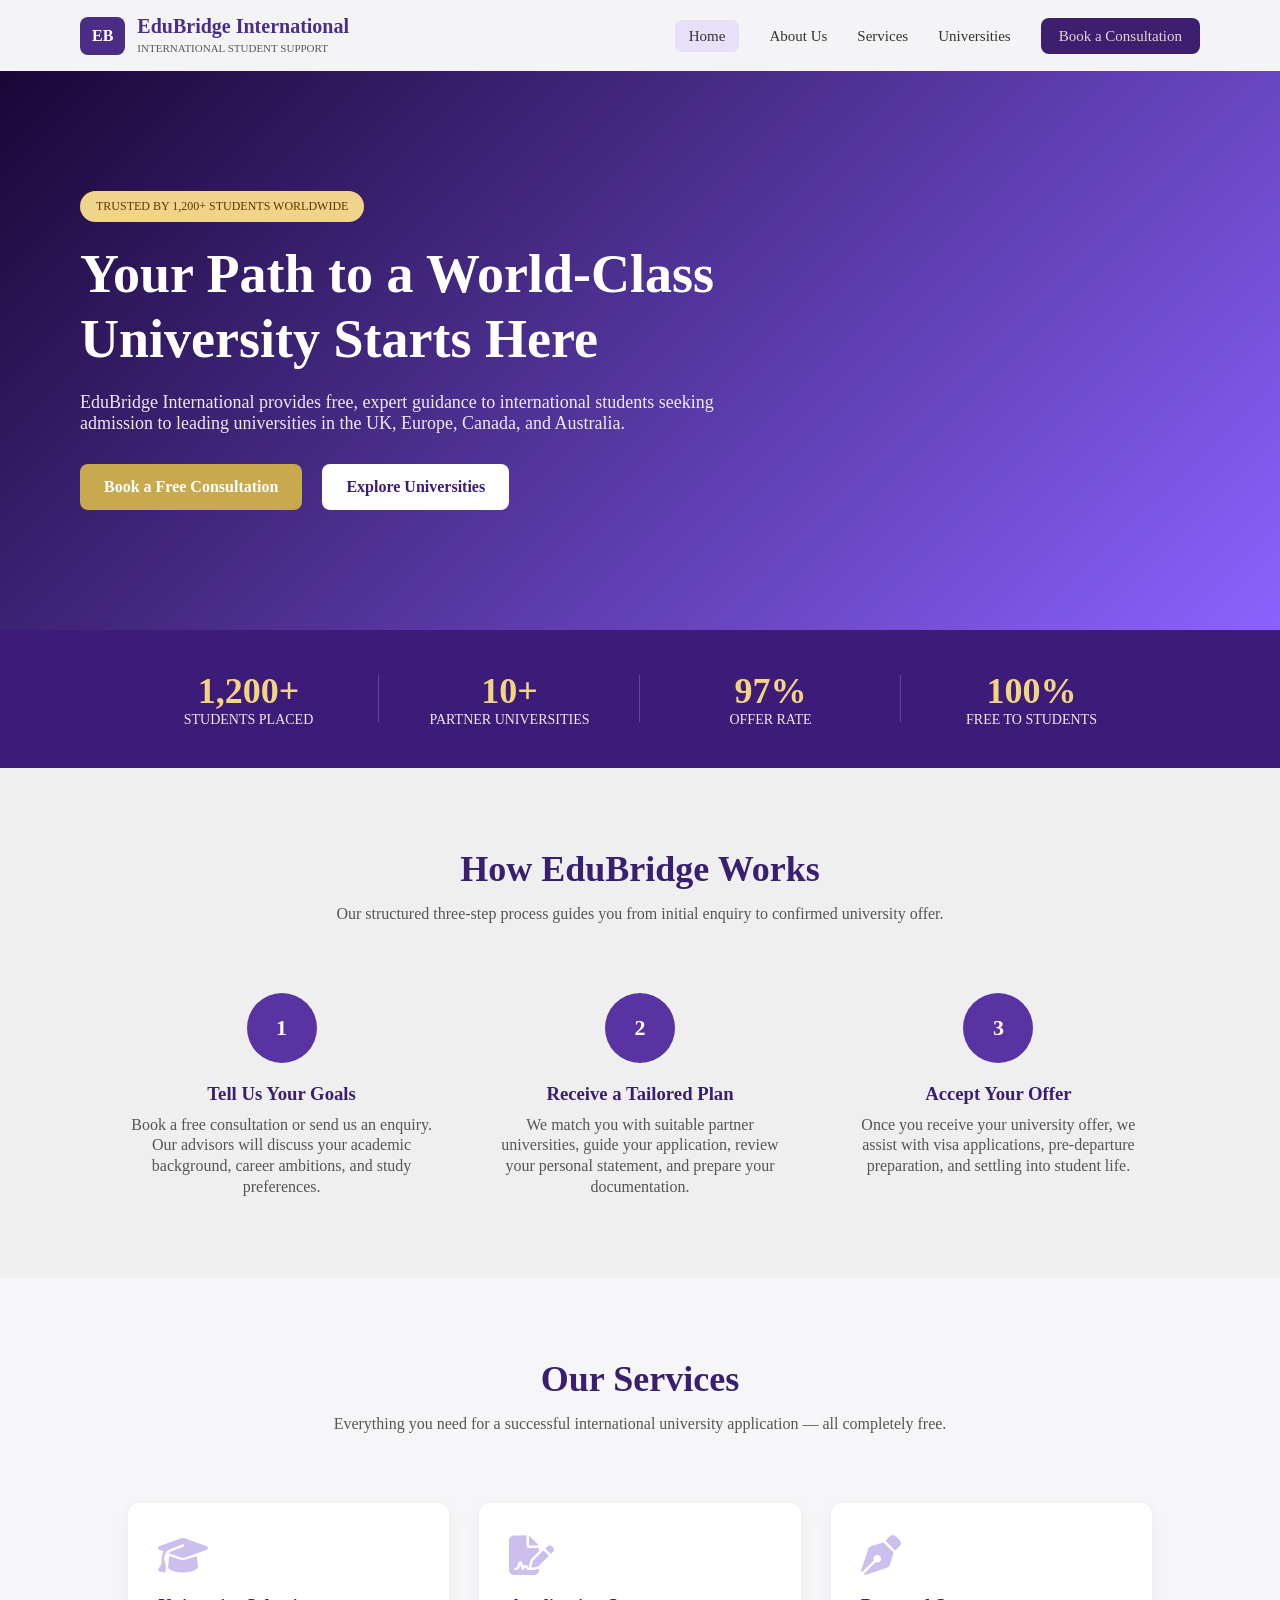
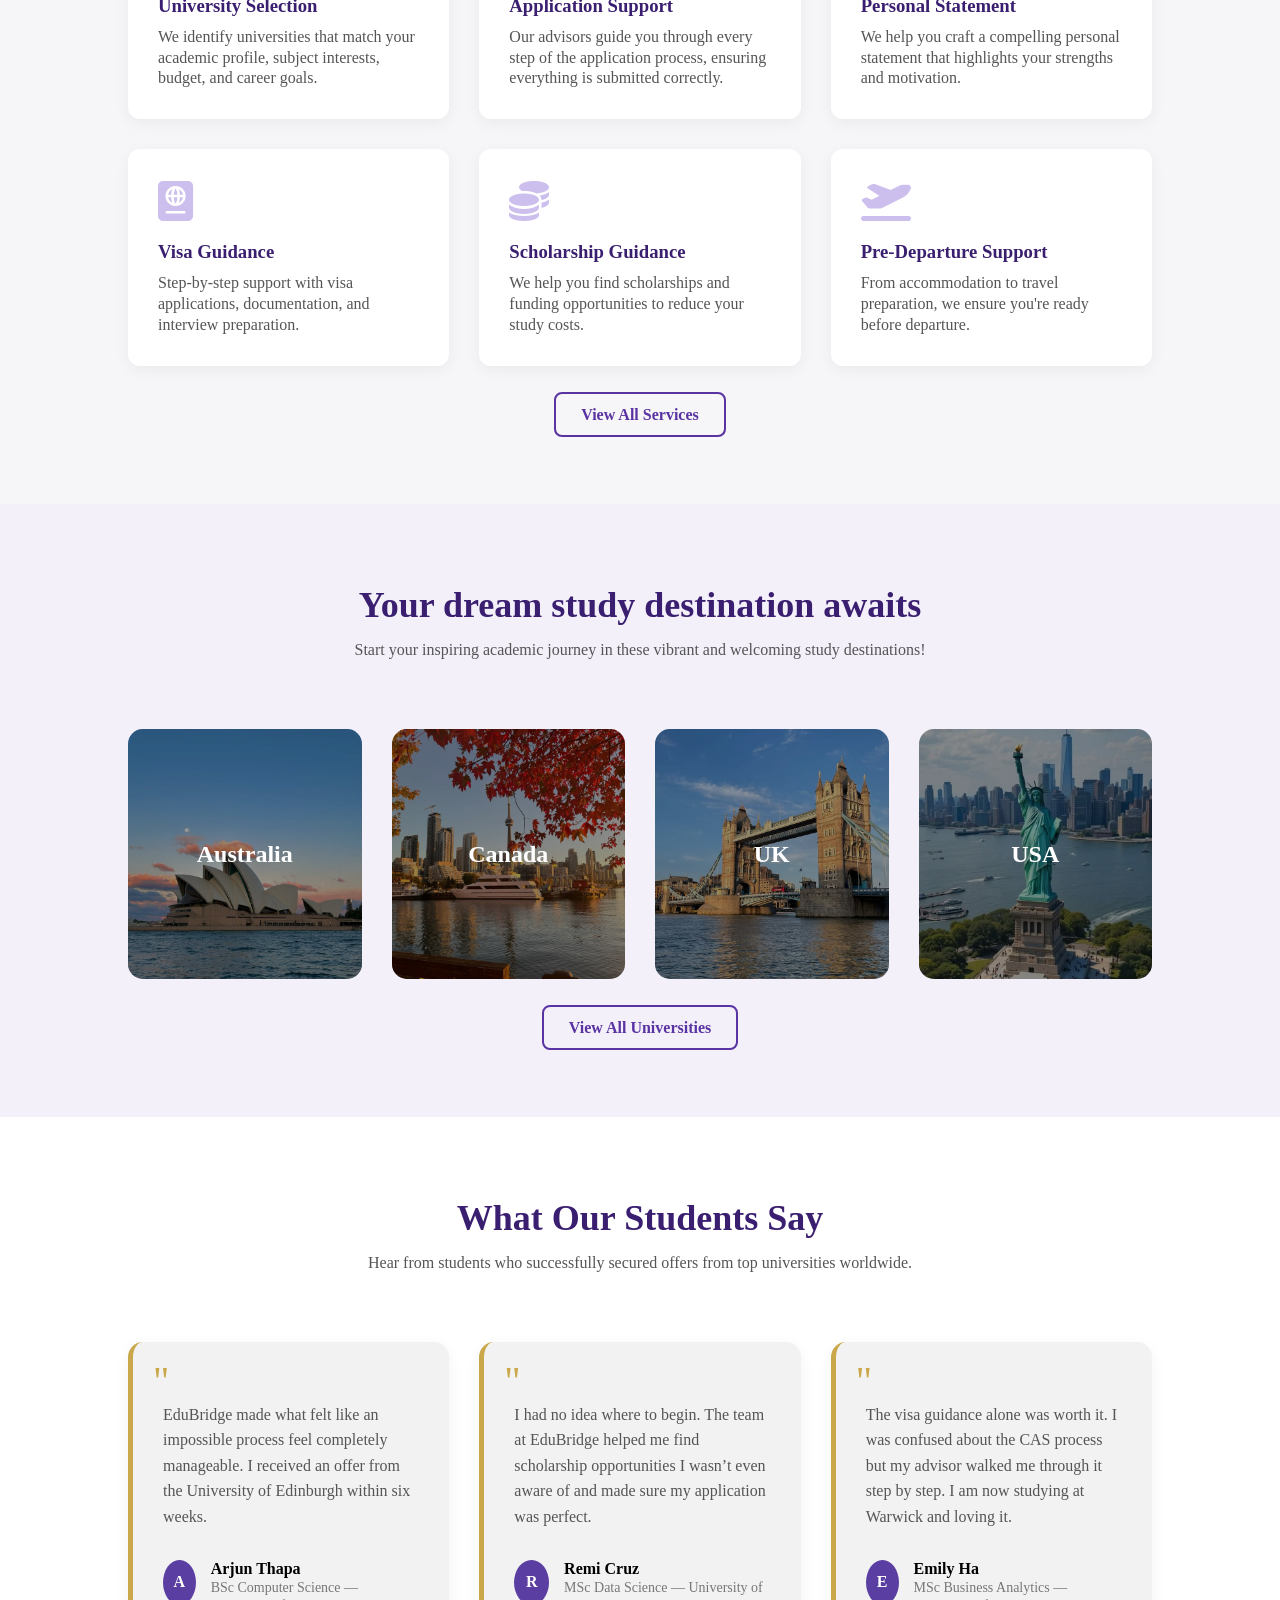
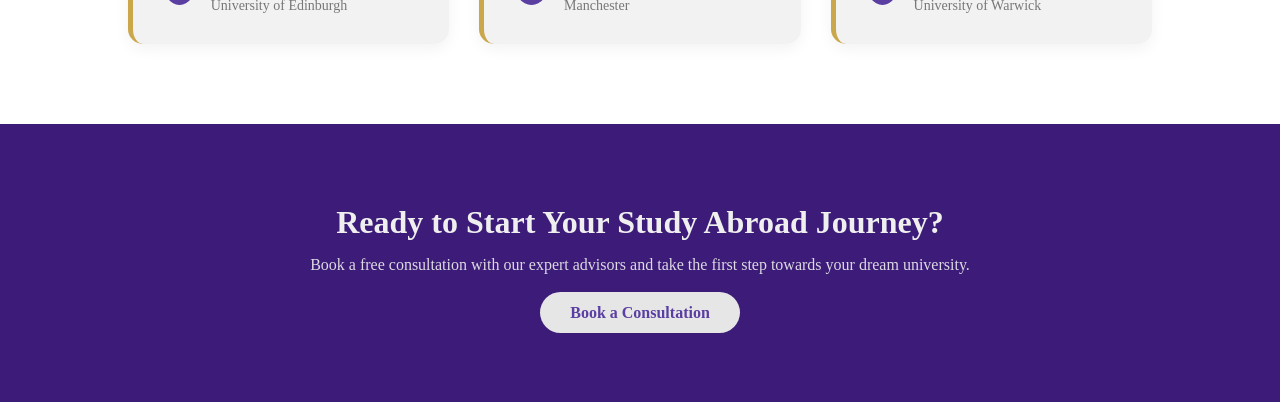
==== index.html @ db440fac "service page" ====
<!doctype html>
<html lang="en">
  <head>
    <meta charset="UTF-8" />
    <meta name="viewport" content="width=device-width, initial-scale=1.0" />

    <title>EduBridge International</title>

    <!-- CSS -->
    <link rel="stylesheet" href="css/style.css" />
    <!-- icons -->
    <link rel="stylesheet"  href="https://cdnjs.cloudflare.com/ajax/libs/font-awesome/6.5.0/css/all.min.css" />
  </head>

  <body>
    <!-- Navbar  -->
     <header class="header">
  <nav class="navbar">
    <div class="logo">
      <div class="logo-icon">EB</div>

      <div class="logo-text">
        <h2>EduBridge International</h2>
        <span>INTERNATIONAL STUDENT SUPPORT</span>
      </div>
    </div>

    <ul class="nav-links" id="navLinks">
      <li><a class="active" href="index.html">Home</a></li>
      <li><a href="/pages/about.html">About Us</a></li>
      <li><a href="/pages/service.html">Services</a></li>
      <li><a href="/pages/university.html">Universities</a></li>
      <li><a class="cta" href="/pages/contact.html">Book a Consultation</a></li>
    </ul>
  </nav>
</header>
   

    <!-- HERO SECTION -->
    <section class="hero">
      <div class="hero-content">
        <span class="badge"> TRUSTED BY 1,200+ STUDENTS WORLDWIDE </span>

        <h1>
          Your Path to a World-Class <br />
          University Starts Here
        </h1>

        <p>
          EduBridge International provides free, expert guidance to
          international students seeking admission to leading universities in
          the UK, Europe, Canada, and Australia.
        </p>

        <div class="hero-buttons">
          <a href="pages/contact.html" class="btn-primary"> Book a Free Consultation </a>

          <a href="#" class="btn-secondary"> Explore Universities </a>
        </div>
      </div>
    </section>

    <!-- stats -->
    <section class="stats">
      <div class="stats-container">
        <div class="stat-item">
          <h2>1,200+</h2>
          <p>Students Placed</p>
        </div>
        <div class="stat-item">
          <h2>10+</h2>
          <p>Partner Universities</p>
        </div>
        <div class="stat-item">
          <h2>97%</h2>
          <p>Offer Rate</p>
        </div>
        <div class="stat-item">
          <h2>100%</h2>
          <p>Free To Students</p>
        </div>
      </div>
    </section>

    <!-- how it works -->

    <section class="process">
      <div class="container">
        <h2 class="section-title">How EduBridge Works</h2>

        <p class="section-subtitle">
          Our structured three-step process guides you from initial enquiry to
          confirmed university offer.
        </p>

        <!-- Timeline -->
        <div class="process-steps">
          <!-- Step 1 -->
          <div class="step">
            <div class="step-circle">1</div>

            <h3>Tell Us Your Goals</h3>

            <p>
              Book a free consultation or send us an enquiry. Our advisors will
              discuss your academic background, career ambitions, and study
              preferences.
            </p>
          </div>

          <!-- Step 2 -->
          <div class="step">
            <div class="step-circle">2</div>

            <h3>Receive a Tailored Plan</h3>

            <p>
              We match you with suitable partner universities, guide your
              application, review your personal statement, and prepare your
              documentation.
            </p>
          </div>

          <!-- Step 3 -->
          <div class="step">
            <div class="step-circle">3</div>

            <h3>Accept Your Offer</h3>

            <p>
              Once you receive your university offer, we assist with visa
              applications, pre-departure preparation, and settling into student
              life.
            </p>
          </div>
        </div>
      </div>
    </section>

    <!-- Service Section -->

    <section class="services">
      <div class="container">
        <h2 class="section-title">Our Services</h2>

        <p class="section-subtitle">
          Everything you need for a successful international university
          application — all completely free.
        </p>
        <div class="services-grid">
          <!-- Card 1 -->
          <div class="service-card">
            <div class="icon"><i class="fas fa-graduation-cap"></i></div>
            <h3>University Selection</h3>
            <p>
              We identify universities that match your academic profile, subject
              interests, budget, and career goals.
            </p>
          </div>

          <!-- Card 2 -->
          <div class="service-card">
            <div class="icon"><i class="fas fa-file-signature"></i></div>
            <h3>Application Support</h3>
            <p>
              Our advisors guide you through every step of the application
              process, ensuring everything is submitted correctly.
            </p>
          </div>

          <!-- Card 3 -->
          <div class="service-card">
            <div class="icon"><i class="fas fa-pen-nib"></i></div>
            <h3>Personal Statement</h3>
            <p>
              We help you craft a compelling personal statement that highlights
              your strengths and motivation.
            </p>
          </div>

          <!-- Card 4 -->
          <div class="service-card">
            <div class="icon"><i class="fas fa-passport"></i></div>
            <h3>Visa Guidance</h3>
            <p>
              Step-by-step support with visa applications, documentation, and
              interview preparation.
            </p>
          </div>

          <!-- Card 5 -->
          <div class="service-card">
            <div class="icon"><i class="fas fa-coins"></i></div>
            <h3>Scholarship Guidance</h3>
            <p>
              We help you find scholarships and funding opportunities to reduce
              your study costs.
            </p>
          </div>

          <!-- Card 6 -->
          <div class="service-card">
            <div class="icon"><i class="fas fa-plane-departure"></i></div>
            <h3>Pre-Departure Support</h3>
            <p>
              From accommodation to travel preparation, we ensure you're ready
              before departure.
            </p>
          </div>
        </div>

        <!-- Button -->
        <div class="navi-btn">
          <a href="/pages/service.html">View All Services </a>
        </div>
      </div>
    </section>

    <!-- countries  -->

    <section class="countries">
      <div class="container">
        <h2 class="section-title">Your dream study destination awaits</h2>
        <p class="section-subtitle">
          Start your inspiring academic journey in these vibrant and welcoming
          study destinations!
        </p>

        <div class="country-container">
          <div class="country-card">
            <img src="images/australia.jpg" alt="Australia" />
            <div class="overlay">Australia</div>
          </div>
          <div class="country-card">
            <img src="images/canada.jpg" alt="Canada" />
            <div class="overlay">Canada</div>
          </div>

          <div class="country-card">
            <img src="images/uk.jpg" alt="UK" />
            <div class="overlay">UK</div>
          </div>

          <div class="country-card">
            <img src="images/usa.jpg" alt="USA" />
            <div class="overlay">USA</div>
          </div>
        </div>
        <!-- btn -->
        <div class="navi-btn">
          <a href="pages/university.html">View All Universities</a>
        </div>
      </div>
    </section>

    <!-- testimonials -->
    <section class="testimonials">
      <div class="container">
        <h2 class="section-title">What Our Students Say</h2>
        <p class="section-subtitle">
          Hear from students who successfully secured offers from top
          universities worldwide.
        </p>

        <div class="testimonial-container">
          <!-- Card 1 -->
          <div class="testimonial-card">
            <span class="quote">"</span>
            <p>
              EduBridge made what felt like an impossible process feel
              completely manageable. I received an offer from the University of
              Edinburgh within six weeks.
            </p>

            <div class="student">
              <div class="avatar">A</div>
              <div>
                <h4>Arjun Thapa</h4>
                <span>BSc Computer Science — University of Edinburgh</span>
              </div>
            </div>
          </div>

          <!-- Card 2 -->
          <div class="testimonial-card">
            <span class="quote">"</span>
            <p>
              I had no idea where to begin. The team at EduBridge helped me find
              scholarship opportunities I wasn’t even aware of and made sure my
              application was perfect.
            </p>

            <div class="student">
              <div class="avatar">R</div>
              <div>
                <h4>Remi Cruz</h4>
                <span>MSc Data Science — University of Manchester</span>
              </div>
            </div>
          </div>

          <!-- Card 3 -->
          <div class="testimonial-card">
            <span class="quote">"</span>
            <p>
              The visa guidance alone was worth it. I was confused about the CAS
              process but my advisor walked me through it step by step. I am now
              studying at Warwick and loving it.
            </p>

            <div class="student">
              <div class="avatar">E</div>
              <div>
                <h4>Emily Ha</h4>
                <span>MSc Business Analytics — University of Warwick</span>
              </div>
            </div>
          </div>
        </div>
      </div>
    </section>

    <!-- cta -->
    <section class="cta">
      <div class="container">
        <div class="cta-content">
          <h2>Ready to Start Your Study Abroad Journey?</h2>
          <p>
            Book a free consultation with our expert advisors and take the first
            step towards your dream university.
          </p>
          <a href="/pages/contact.html" class="cta-btn">Book a Consultation</a>
        </div>
      </div>
    </section>

    <!-- footer -->
    <div id="footer"></div>

   
  </body>
</html>
---- css/style.css ----
/* GLOBAL */

* {
  margin: 0;
  padding: 0;
  box-sizing: border-box;
}

/* =============================================== HEADER =============================================== */

.header {
  background: #f4f4f6;
  padding: 15px 80px;
}

.navbar {
  display: flex;
  align-items: center;
  justify-content: space-between;
}

/* LOGO */

.logo {
  display: flex;
  align-items: center;
  gap: 12px;
}

.logo-icon {
  background: #4b2d87;
  color: white;
  font-weight: bold;
  padding: 10px 12px;
  border-radius: 8px;
}

.logo-text h2 {
  font-size: 20px;
  color: #4b2d87;
}

.logo-text span {
  font-size: 11px;
  color: #575656;
}

/* NAV LINKS */

.nav-links {
  display: flex;
  gap: 30px;
  list-style: none;
}

.nav-links a {
  text-decoration: none;
  color: #333;
  font-size: 15px;
}
.nav-links a:hover {
  background: #e7e0f8;
  padding: 8px 14px;
  border-radius: 6px;
}
.nav-links a.active {
  background: #e7e0f8;
  padding: 8px 14px;
  border-radius: 6px;
}

/* CTA */

.nav-links a.cta {
  background: #3e1f6f;
  color: rgb(223, 214, 214);
  padding: 10px 18px;
  border-radius: 8px;
}
.nav-links a.cta:hover {
 background: #e7e0f8;
  padding: 8px 14px;
  border-radius: 6px;
  color: #1a0636;
}
/* ============================================= LANDING PAGE ===================================================== */
/* HERO */

.hero {
  background: linear-gradient(135deg, #1a0636, #8a63ff);
  color: white;
  padding: 120px 80px;
}

.hero-content {
  max-width: 700px;
}

.badge {
  background: #f1d48b;
  color: #5a3a00;
  padding: 8px 16px;
  border-radius: 20px;
  font-size: 12px;
  display: inline-block;
  margin-bottom: 20px;
}

.hero h1 {
  font-size: 54px;
  line-height: 1.2;
  margin-bottom: 20px;
}

.hero p {
  font-size: 18px;
  margin-bottom: 30px;
  opacity: 0.9;
}

.hero-buttons {
  display: flex;
  gap: 20px;
}

.btn-primary {
  background: #c8a94d;
  padding: 14px 24px;
  border-radius: 8px;
  color: white;
  text-decoration: none;
  font-weight: bold;
}

.btn-primary:hover {
  background: white;
  color: #c8a94d;
  border: 2px solid #c8a94d;
}

.btn-secondary {
  background: white;
  padding: 14px 24px;
  border-radius: 8px;
  color: #3c1c78;
  text-decoration: none;
  font-weight: bold;
}
.btn-secondary:hover {
  background: #5a33a2;
  color: white;
  border: 2px solid #e5e3e8;
}

/* STATS */
.stats {
  background-color: #3c1c78;
  padding: 40px 10%;
}
.stats-container {
  display: flex;
  justify-content: space-between;
  align-items: center;
  text-align: center;
  gap: 20px;
}

.stat-item {
  flex: 1;
  position: relative;
}

.stat-item h2 {
  font-size: 36px;
  color: #f3d481;
}

/* Text */
.stat-item p {
  font-size: 14px;
  text-transform: uppercase;
  color: rgb(239, 233, 233);
}
.stat-item:not(:last-child)::after {
  content: "";
  position: absolute;
  right: -10px;
  top: 10%;
  height: 80%;
  width: 1px;
  background: rgba(255, 255, 255, 0.2);
}
/* how it works */

.process {
  background: #efefef;
  text-align: center;
}

/* Section Title */
section {
  padding: 80px 10%;
}

.section-title {
  font-size: 36px;
  color: #3a1f70;
  margin-bottom: 15px;
  text-align: center;
}

/* Subtitle */

.section-subtitle {
  max-width: 700px;
  margin: auto;
  color: #555;
  margin-bottom: 70px;
  text-align: center;
}

/* Steps Container */

.process-steps {
  display: flex;
  justify-content: space-between;
  position: relative;
}

/* Each Step */

.step {
  width: 30%;
  position: relative;
  z-index: 6;
}

/* Circle Numbers */

.step-circle {
  width: 70px;
  height: 70px;
  background: #5a33a2;
  color: white;
  border-radius: 50%;
  display: flex;
  align-items: center;
  justify-content: center;
  font-size: 22px;
  font-weight: bold;
  margin: 0 auto 20px auto;
}

/* Step Titles */

.step h3 {
  color: #3a1f70;
  margin-bottom: 10px;
}

/* Step Text */

.step p {
  color: #555;
  line-height: 1.3;
}

/* Service Section  */
.services {
  background: #f6f6f8;
}

/* Grid Layout */
.services-grid {
  display: grid;
  grid-template-columns: repeat(3, 1fr);
  gap: 30px;
}
.services-grid1 {
  display: grid;
  grid-template-columns: repeat(2, 1fr);
  gap: 30px;
}

/* Card */
.service-card {
  background: #ffffff;
  padding: 30px;
  border-radius: 12px;
  text-align: left;
  box-shadow: 0 4px 15px rgba(0, 0, 0, 0.05);
}
/* Icon */

.icon {
  font-size: 40px;
  color: #cdbfed;
  margin-bottom: 15px;
}

/* Title */
.service-card h3 {
  color: #3a1f70;
  margin-bottom: 10px;
}

/* Text */
.service-card p {
  color: #555;
  line-height: 1.3;
}

/* Button */
.navi-btn {
  margin-top: 40px;
  text-align: center;
}

.navi-btn a {
  text-decoration: none;
  border: 2px solid #5a33a2;
  padding: 12px 25px;
  border-radius: 8px;
  color: #5a33a2;
  font-weight: 600;
}

.navi-btn a:hover {
  background: #5a33a2;
  color: white;
}

/* countries */
.countries {
  background: #f3f0fa;
}

/* container */
.country-container {
  display: grid;
  grid-template-columns: repeat(4, 1fr);
  gap: 30px;
}

/* card */
.country-card {
  position: relative;
  border-radius: 15px;
  overflow: hidden;
}

/* image */
.country-card img {
  width: 100%;
  height: 250px;
  object-fit: cover;
  display: block;
}
/* overlay layer */
.country-card::after {
  content: "";
  position: absolute;
  top: 0;
  left: 0;
  width: 100%;
  height: 100%;
  background: rgba(0, 0, 0, 0.4);
}

/* TEXT ABOVE overlay */
.overlay {
  position: absolute;
  top: 50%;
  left: 50%;
  transform: translate(-50%, -50%);
  color: #ffffff;
  font-size: 24px;
  font-weight: bold;
  z-index: 2;
}

/* testimonials */

/* container */
.testimonial-container {
  display: grid;
  grid-template-columns: repeat(auto-fit, minmax(280px, 1fr));
  gap: 30px;
  margin-top: 50px;
}

/* card */
.testimonial-card {
  background: #f3f2f2;
  padding: 30px;
  border-radius: 15px;
  text-align: left;
  position: relative;
  border-left: 5px solid #caa74a;
  box-shadow: 0 5px 15px rgba(0, 0, 0, 0.05);
}

/* quote */
.quote {
  font-size: 40px;
  color: #caa74a;
  position: absolute;
  top: 15px;
  left: 20px;
}

/* text */
.testimonial-card p {
  margin: 30px 0;
  color: #555;
  line-height: 1.6;
}

/* student section */
.student {
  display: flex;
  gap: 15px;
}

/* avatar */
.avatar {
  width: 45px;
  height: 45px;
  background: #5a3ea1;
  color: #fff;
  display: flex;
  align-items: center;
  justify-content: center;
  border-radius: 50%;
  font-weight: bold;
}

/* course */
.student span {
  font-size: 14px;
  color: #777;
}

/* CTA */
.cta {
  padding: 80px 10%;
  text-align: center;
  background-color: #3c1c78;
  color: #efefef;
}

/* content */
.cta-content h2 {
  font-size: 32px;
  margin-bottom: 15px;
}

.cta-content p {
  font-size: 16px;
  margin-bottom: 30px;
  opacity: 0.9;
}

/* button */
.cta-btn {
  padding: 12px 30px;
  background: #e6e6e6;
  color: #5a3ea1;
  text-decoration: none;
  border-radius: 30px;
  font-weight: 800;
}

/* hover */
.cta-btn:hover {
  background: #6c46b6;
  color: #f0eff1;
  border: 2px solid white;
}
/* ============================================= CONATACT PAGE  ========================================== */
/* =========== CONTACT HERO =================== */

.contact-hero {
  background: linear-gradient(135deg, #1a0636, #8a63ff);
  padding: 100px 10%;
  text-align: center;
  color: white;
  position: relative;
  overflow: hidden;
}

/* subtle pattern effect */
.contact-hero::before {
  content: "+ + + + + + + + + +";
  position: absolute;
  top: 0;
  left: 0;
  width: 200%;
  height: 200%;
  color: rgba(255, 255, 255, 0.05);
  font-size: 20px;
  line-height: 40px;
  transform: rotate(20deg);
}

/* content above pattern */
.contact-hero-content {
  position: relative;
  z-index: 2;
  max-width: 800px;
  margin: auto;
}

/* breadcrumb */
.breadcrumb {
  font-size: 14px;
  margin-bottom: 20px;
  opacity: 0.9;
}

.breadcrumb span {
  font-weight: bold;
}

/* heading */
.contact-hero h1 {
  font-size: 64px;
  margin-bottom: 20px;
}

/* subtext */
.contact-subtext {
  font-size: 18px;
  line-height: 1.6;
  opacity: 0.9;
}

/* ========================== CONTACT SECTION ========================== */

.contact-section {
  background: #f4f4f6;
  padding: 80px 10%;
}

.contact-container {
  display: grid;
  grid-template-columns: 1fr 1fr;
  gap: 30px;
}

/* RIGHT COLUMN STACK */
.right-column {
  display: flex;
  flex-direction: column;
  gap: 25px;
}
.breadcrumb a {
  color: white;
  text-decoration: none;
  opacity: 0.9;
}

.breadcrumb a:hover {
  text-decoration: underline;
}

/* CARD */
.contact-card {
  background: white;
  padding: 25px;
  border-radius: 12px;
  box-shadow: 0 4px 12px rgba(0, 0, 0, 0.05);
}

.contact-card h3 {
  color: #3a1f70;
  margin-bottom: 5px;
}

.card-sub {
  font-size: 13px;
  color: #777;
  margin-bottom: 20px;
}

/* FORM */
.contact-card form {
  display: flex;
  flex-direction: column;
}

.contact-card label {
  font-size: 13px;
  margin: 10px 0 5px;
  color: #444;
}

.contact-card input,
.contact-card select,
.contact-card textarea {
  padding: 10px;
  border-radius: 6px;
  border: 1px solid #ddd;
  font-size: 14px;
}

.contact-card textarea {
  min-height: 80px;
  resize: vertical;
}

/* BUTTON */
.form-btn {
  margin-top: 15px;
  padding: 12px;
  border: none;
  background: #4b2d87;
  color: white;
  border-radius: 6px;
  font-weight: bold;
  cursor: pointer;
}

.form-btn.outline {
  background: transparent;
  color: #4b2d87;
  border: 2px solid #4b2d87;
}

/* CONTACT INFO BOX */
.contact-info {
  background: #e9e5f5;
  padding: 25px;
  border-radius: 12px;
}

.contact-info h4 {
  margin-bottom: 15px;
  color: #3a1f70;
}

.contact-info p {
  font-size: 14px;
  margin-bottom: 12px;
}

/* SOCIAL ICONS */
.socials {
  margin-top: 15px;
  display: flex;
  gap: 10px;
}

.socials span {
  width: 35px;
  height: 35px;
  background: #d6cffa;
  display: flex;
  align-items: center;
  justify-content: center;
  border-radius: 50%;
  font-size: 12px;
}
/* ===================== WHAT WE OFFER ===================== */

.offer {
  background: #ffffff;
  text-align: center;
}

.offer-container {
  display: grid;
  grid-template-columns: 1fr 1fr;
  gap: 50px;
  align-items: center;
  margin-top: 50px;
}

/* LEFT BOX */
.offer-image {
  background: #dcd6ea;
  height: 300px;
  border-radius: 20px;
  display: flex;
  align-items: center;
  justify-content: center;
  font-size: 50px;
}
.offer-image i {
  font-size: 60px;
  color: #5a33a2;
}

/* RIGHT CONTENT */
.offer-content {
  text-align: left;
}

/* TAG */
.service-tag {
  display: inline-block;
  background: #e7e0f8;
  color: #5a33a2;
  padding: 6px 14px;
  border-radius: 20px;
  font-size: 12px;
  margin-bottom: 15px;
}

/* TITLE */
.offer-content h3 {
  font-size: 40px;
  color: #3a1f70;
  margin-bottom: 15px;
  position: relative;
}

/* underline effect */
.offer-content h3::after {
  content: "";
  display: block;
  width: 60px;
  height: 3px;
  background: #caa74a;
  margin-top: 10px;
}

/* TEXT */
.offer-content p {
  color: #555;
  line-height: 1.7;
  margin-bottom: 15px;
}

/* LIST */
.offer-list {
  list-style: none;
  margin-top: 15px;
}

.offer-list li {
  margin-bottom: 12px;
  color: #333;
  display: flex;
  align-items: center;
  gap: 10px;
}

/* icon styling */
.offer-list i {
  color: #085026; /* green */
  font-size: 14px;
}
/* NORMAL layout */
.offer-container {
  display: grid;
  grid-template-columns: 1fr 1fr;
  gap: 50px;
  align-items: center;
}

/* REVERSE layout (swap columns properly) */
.offer-container.reverse .offer-image {
  order: 2;
}

.offer-container.reverse .offer-content {
  order: 1;
}
/* ================================================= FOOTER =================================================== */

.footer {
  background: linear-gradient(135deg, #3c1c78, #6c46b6);

  color: white;

  padding: 70px 80px 30px 80px;
}

.footer-container {
  display: grid;

  grid-template-columns: repeat(4, 1fr);

  gap: 40px;
}

/* Footer Titles */

.footer-col h3,
.footer-col h4 {
  margin-bottom: 15px;
}

/* Footer Text */

.footer-col p {
  font-size: 14px;

  line-height: 1.6;

  opacity: 0.9;
}

/* Footer Links */

.footer-col ul {
  list-style: none;
}

.footer-col ul li {
  margin-bottom: 8px;
}

.footer-col ul li a {
  color: white;

  text-decoration: none;

  font-size: 14px;

  opacity: 0.9;
}

.footer-col ul li a:hover {
  text-decoration: underline;
}

/* Bottom */

.footer-bottom {
  margin-top: 40px;

  border-top: 1px solid rgba(255, 255, 255, 0.2);

  padding-top: 20px;

  text-align: center;

  font-size: 13px;

  opacity: 0.8;
}
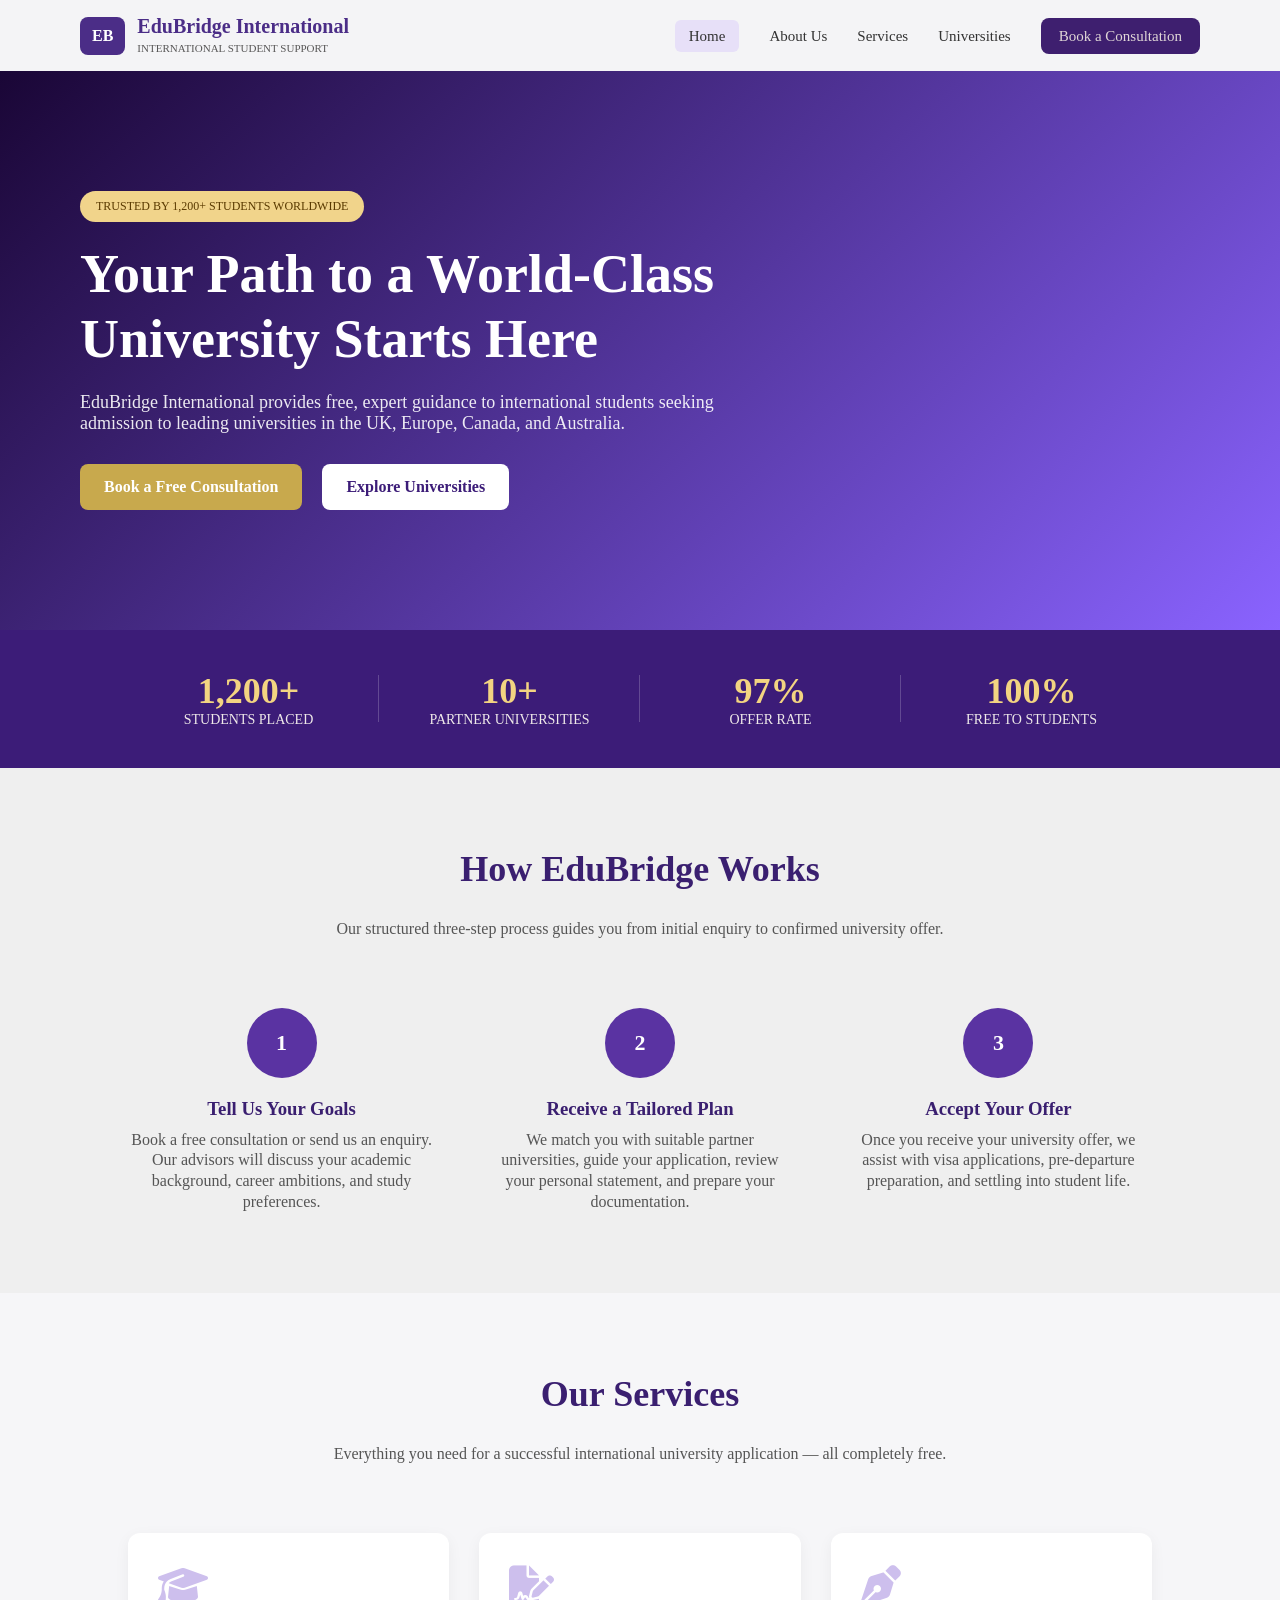
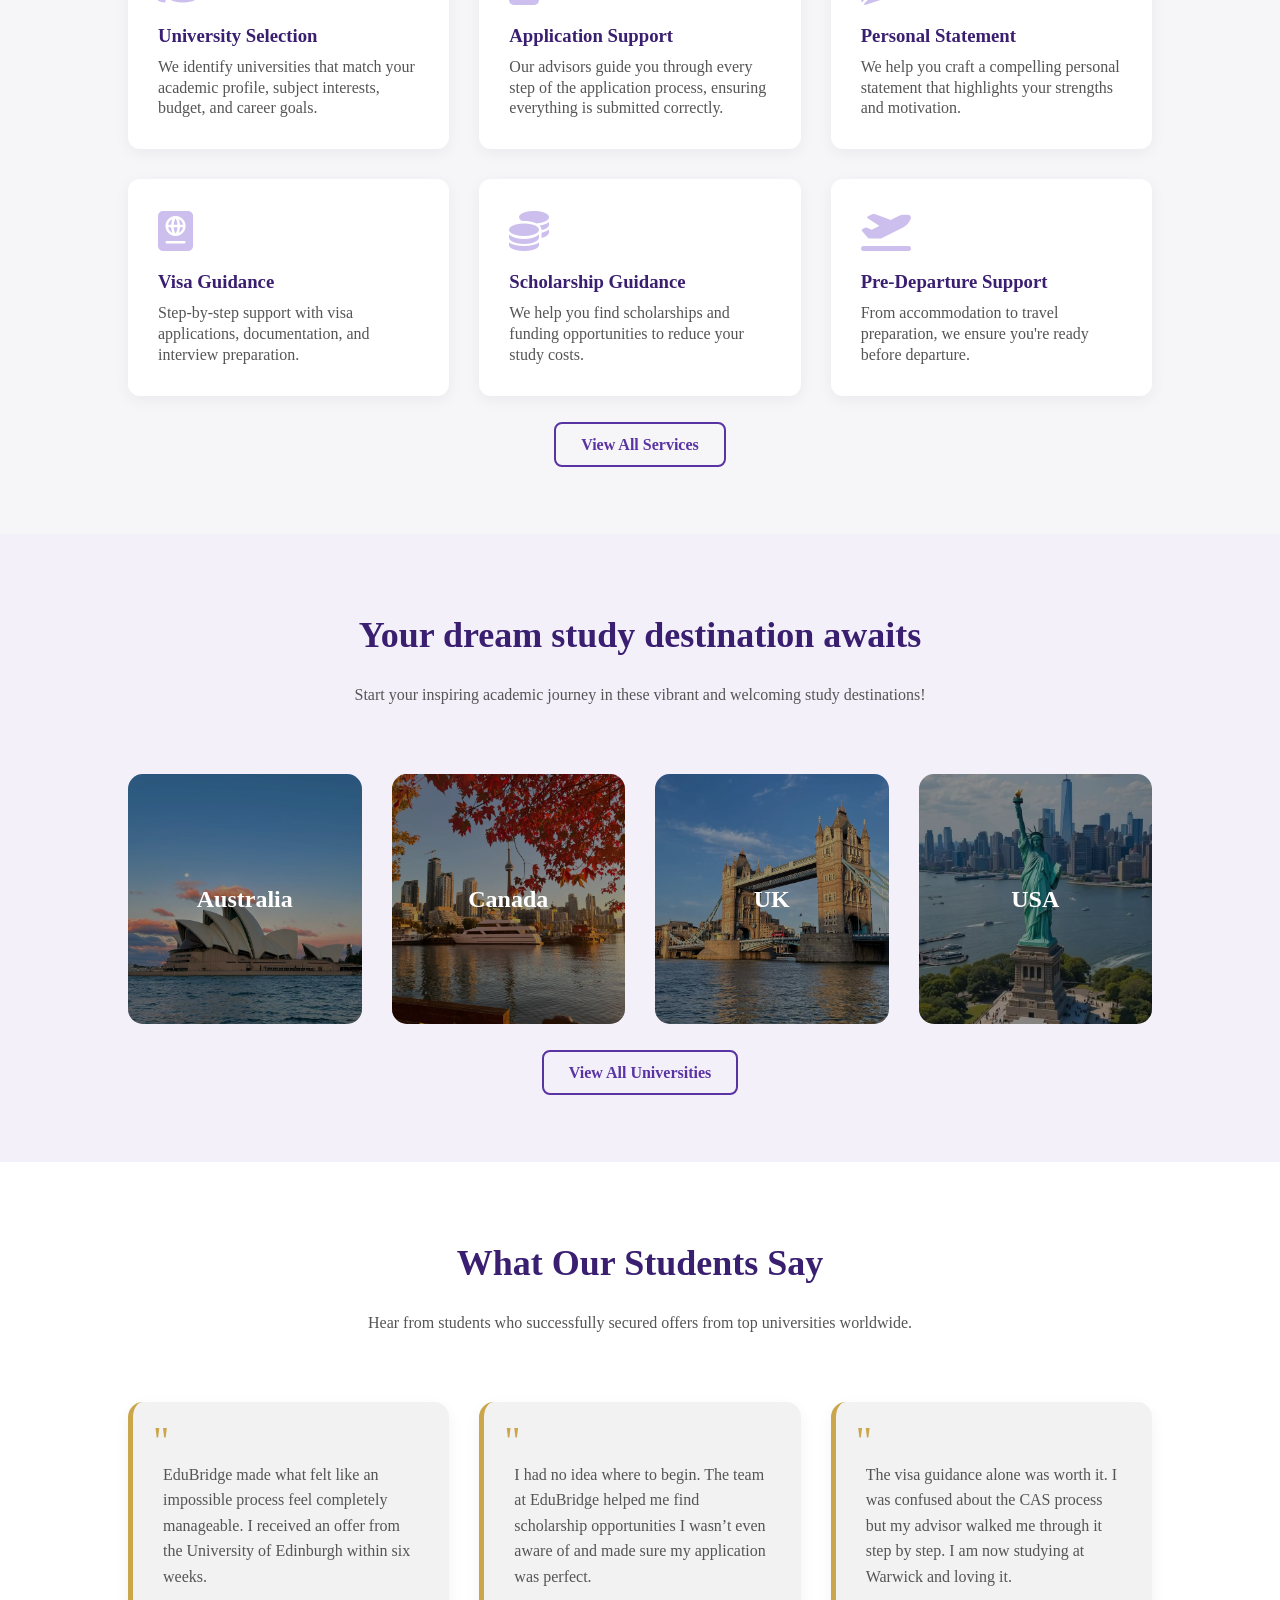
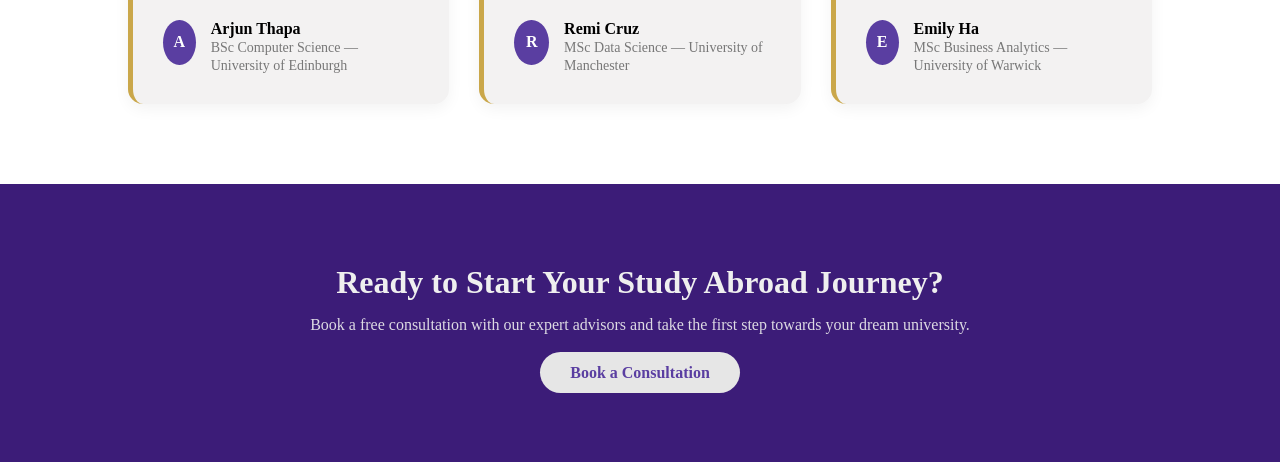
==== commit f7839ceb: "about us page" ====
--- a/index.html
+++ b/index.html
@@ -53,9 +53,9 @@
         </p>
 
         <div class="hero-buttons">
-          <a href="pages/contact.html" class="btn-primary"> Book a Free Consultation </a>
-
-          <a href="#" class="btn-secondary"> Explore Universities </a>
+          <a href="pages/contact.html" class="book-btn"> Book a Free Consultation </a>
+
+          <a href="#" class="uni-btn"> Explore Universities </a>
         </div>
       </div>
     </section>
--- a/css/style.css
+++ b/css/style.css
@@ -78,7 +78,7 @@
   border-radius: 8px;
 }
 .nav-links a.cta:hover {
- background: #e7e0f8;
+  background: #e7e0f8;
   padding: 8px 14px;
   border-radius: 6px;
   color: #1a0636;
@@ -123,7 +123,7 @@
   gap: 20px;
 }
 
-.btn-primary {
+.book-btn {
   background: #c8a94d;
   padding: 14px 24px;
   border-radius: 8px;
@@ -132,13 +132,13 @@
   font-weight: bold;
 }
 
-.btn-primary:hover {
+.book-btn:hover {
   background: white;
   color: #c8a94d;
   border: 2px solid #c8a94d;
 }
 
-.btn-secondary {
+.uni-btn {
   background: white;
   padding: 14px 24px;
   border-radius: 8px;
@@ -146,7 +146,7 @@
   text-decoration: none;
   font-weight: bold;
 }
-.btn-secondary:hover {
+.uni-btn:hover {
   background: #5a33a2;
   color: white;
   border: 2px solid #e5e3e8;
@@ -477,7 +477,7 @@
   color: #f0eff1;
   border: 2px solid white;
 }
-/* ============================================= CONATACT PAGE  ========================================== */
+/* =================================================== CONATACT PAGE ======================================================= */
 /* =========== CONTACT HERO =================== */
 
 .contact-hero {
@@ -767,6 +767,245 @@
 .offer-container.reverse .offer-content {
   order: 1;
 }
+/* ================================================= UNIVERSITY =================================================== */
+.universities-section {
+  padding: 60px 20px;
+  background: #f6f6f8; /* same as services */
+}
+
+.section-title {
+  text-align: center;
+  margin-bottom: 30px;
+}
+
+.filter-container {
+  text-align: center;
+  margin-bottom: 40px;
+}
+
+/* Label */
+.filter-container label {
+  display: block;
+  font-size: 14px;
+  color: #3a1f70;
+  margin-bottom: 8px;
+  font-weight: 600;
+}
+
+/* Styled Select */
+#countryFilter {
+  padding: 12px 16px;
+  font-size: 14px;
+  border-radius: 30px;
+  border: 2px solid #e7e0f8;
+  background-color: #ffffff;
+  color: #3a1f70;
+  cursor: pointer;
+  outline: none;
+  min-width: 220px;
+  transition: all 0.3s ease;
+
+  /* remove default styling (important) */
+
+  /* custom arrow using gradient */
+  background-image:
+    linear-gradient(45deg, transparent 50%, #c8a94d 50%),
+    linear-gradient(135deg, #c8a94d 50%, transparent 50%);
+  background-position:
+    calc(100% - 18px) calc(50% - 3px),
+    calc(100% - 12px) calc(50% - 3px);
+  background-size: 6px 6px;
+  background-repeat: no-repeat;
+}
+
+/* Hover */
+#countryFilter:hover {
+  border-color: #c8a94d; /* gold */
+}
+
+/* Focus */
+#countryFilter:focus {
+  border-color: #5a33a2;
+  box-shadow: 0 0 0 3px rgba(90, 51, 162, 0.15);
+}
+
+/* Grid */
+#universities-container {
+  display: grid;
+  grid-template-columns: repeat(3, 1fr);
+  gap: 25px;
+  max-width: 1100px;
+  margin: 0 auto;
+}
+/* Card */
+.uni-card {
+  background: #fff;
+  border-radius: 12px;
+  overflow: hidden;
+  box-shadow: 0 6px 15px rgba(0, 0, 0, 0.08);
+  display: flex;
+  flex-direction: column;
+}
+
+/* Image */
+.uni-img {
+  width: 100%;
+  height: 180px;
+  object-fit: cover;
+}
+
+/* Content */
+.uni-content {
+  padding: 20px;
+  display: flex;
+  flex-direction: column;
+  height: 100%;
+}
+
+.uni-name {
+  font-weight: 700;
+  font-size: 18px;
+  color: #3a1f70; /* same as section titles */
+  margin-bottom: 5px;
+}
+
+.uni-location {
+  color: #777;
+  font-size: 14px;
+  margin-bottom: 15px;
+}
+
+/* Text */
+.uni-courses,
+.uni-desc,
+.uni-fee {
+  font-size: 14px;
+  margin-bottom: 12px;
+}
+
+/* Buttons */
+
+.uni-buttons {
+  margin-top: auto; /* pushes buttons to bottom */
+  display: flex;
+  gap: 10px;
+}
+.btn-outline {
+  flex: 1;
+  text-align: center;
+  padding: 10px;
+  border: 1px solid #5a33a2; /* purple */
+  color: #5a33a2;
+  border-radius: 6px;
+  text-decoration: none;
+  font-size: 14px;
+  font-weight: 600;
+}
+
+.btn-outline:hover {
+  background: #5a33a2;
+  color: #fff;
+}
+
+.btn-primary {
+  flex: 1;
+  padding: 10px;
+  border: none;
+  background: #c8a94d; /* gold */
+  color: white;
+  border-radius: 6px;
+  cursor: pointer;
+  font-weight: 600;
+}
+
+.btn-primary:hover {
+  background: #3c1c78; /* dark purple */
+}
+/* ================================================ABOUT US ============================================== */
+/* banner */
+
+.banner {
+  background-color: rgb(239, 239, 193);
+  border-bottom: 3px solid #c8a94d;
+  text-align: center;
+  padding: 30px 20px;
+  font-size: 16px;
+  color: #835a0d;
+  font-weight: 700;
+}
+/*  Grid */
+.about-grid {
+  display: grid;
+  grid-template-columns: repeat(3, 1fr);
+  gap: 30px;
+  padding: 70px 70px 0px 70px;
+}
+/* card */
+.about-card {
+  position: relative;
+  border-radius: 15px;
+  overflow: hidden;
+}
+
+/* image */
+.about-card img {
+  width: 100%;
+  height: 200px;
+  object-fit: cover;
+  display: block;
+}
+/* overlay layer */
+.about-card::after {
+  content: "";
+  position: absolute;
+  top: 0;
+  left: 0;
+  width: 100%;
+  height: 100%;
+  background: rgba(0, 0, 0, 0.4);
+}
+/* TEXT ABOVE overlay */
+.overlay {
+  position: absolute;
+  top: 50%;
+  left: 50%;
+  transform: translate(-50%, -50%);
+  color: #ffffff;
+  font-size: 24px;
+  font-weight: bold;
+  z-index: 2;
+}
+/* Section */
+.main {
+  display: grid;
+  grid-template-columns: 1fr 1fr;
+  gap: 50px;
+  align-items: center;
+  
+}
+/* LEFT BOX */
+.about-img{
+  height: 100%;
+   height: 500px; /* control the image size */
+  overflow: hidden; /* prevents overflow */
+}
+.about-img img {
+  width: 100%;
+  height: 100%;
+  object-fit: cover; /* IMPORTANT */
+  border-radius: 12px;
+}
+/* TEXT */
+.about-container p {
+  margin-bottom: 15px;
+  line-height: 1.6;
+  color: #333;
+}
+.about-list li {
+  margin-bottom: 10px;
+  line-height: 1.5;
+}
+
 /* ================================================= FOOTER =================================================== */
 
 .footer {
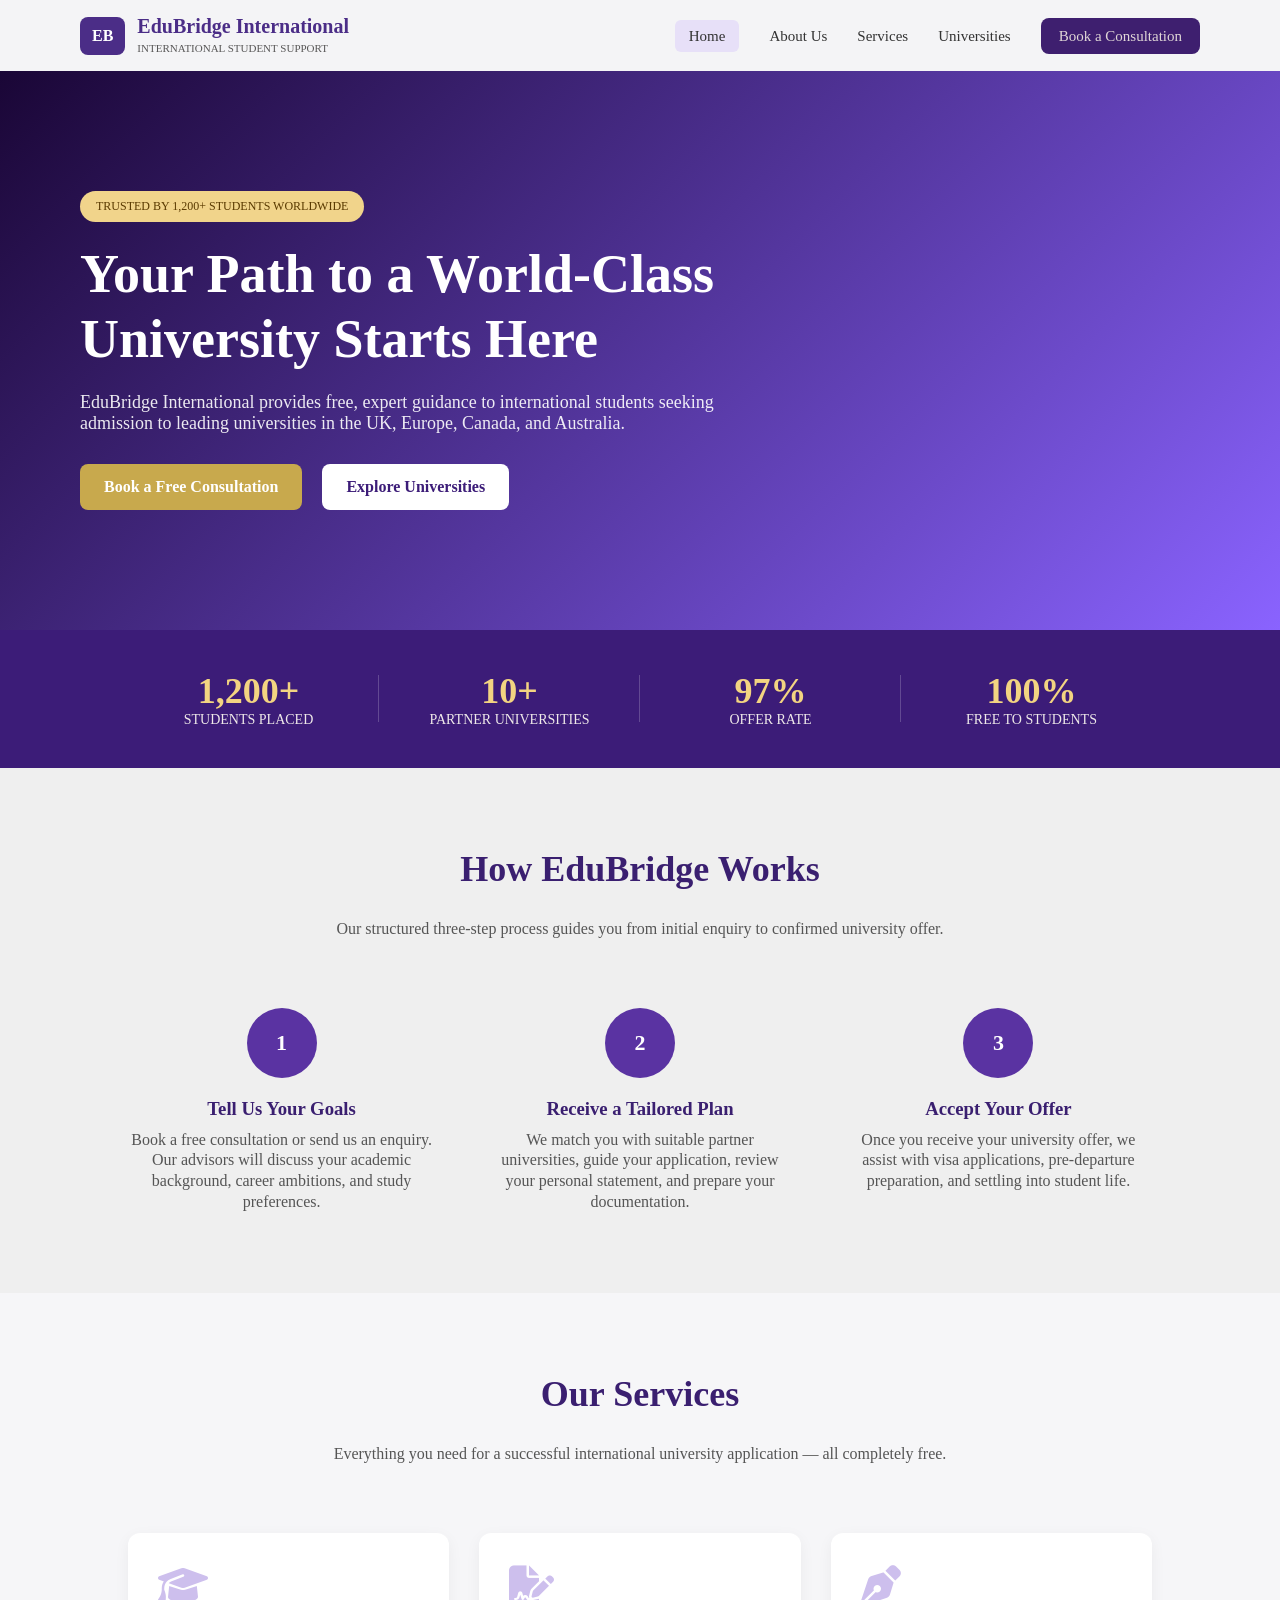
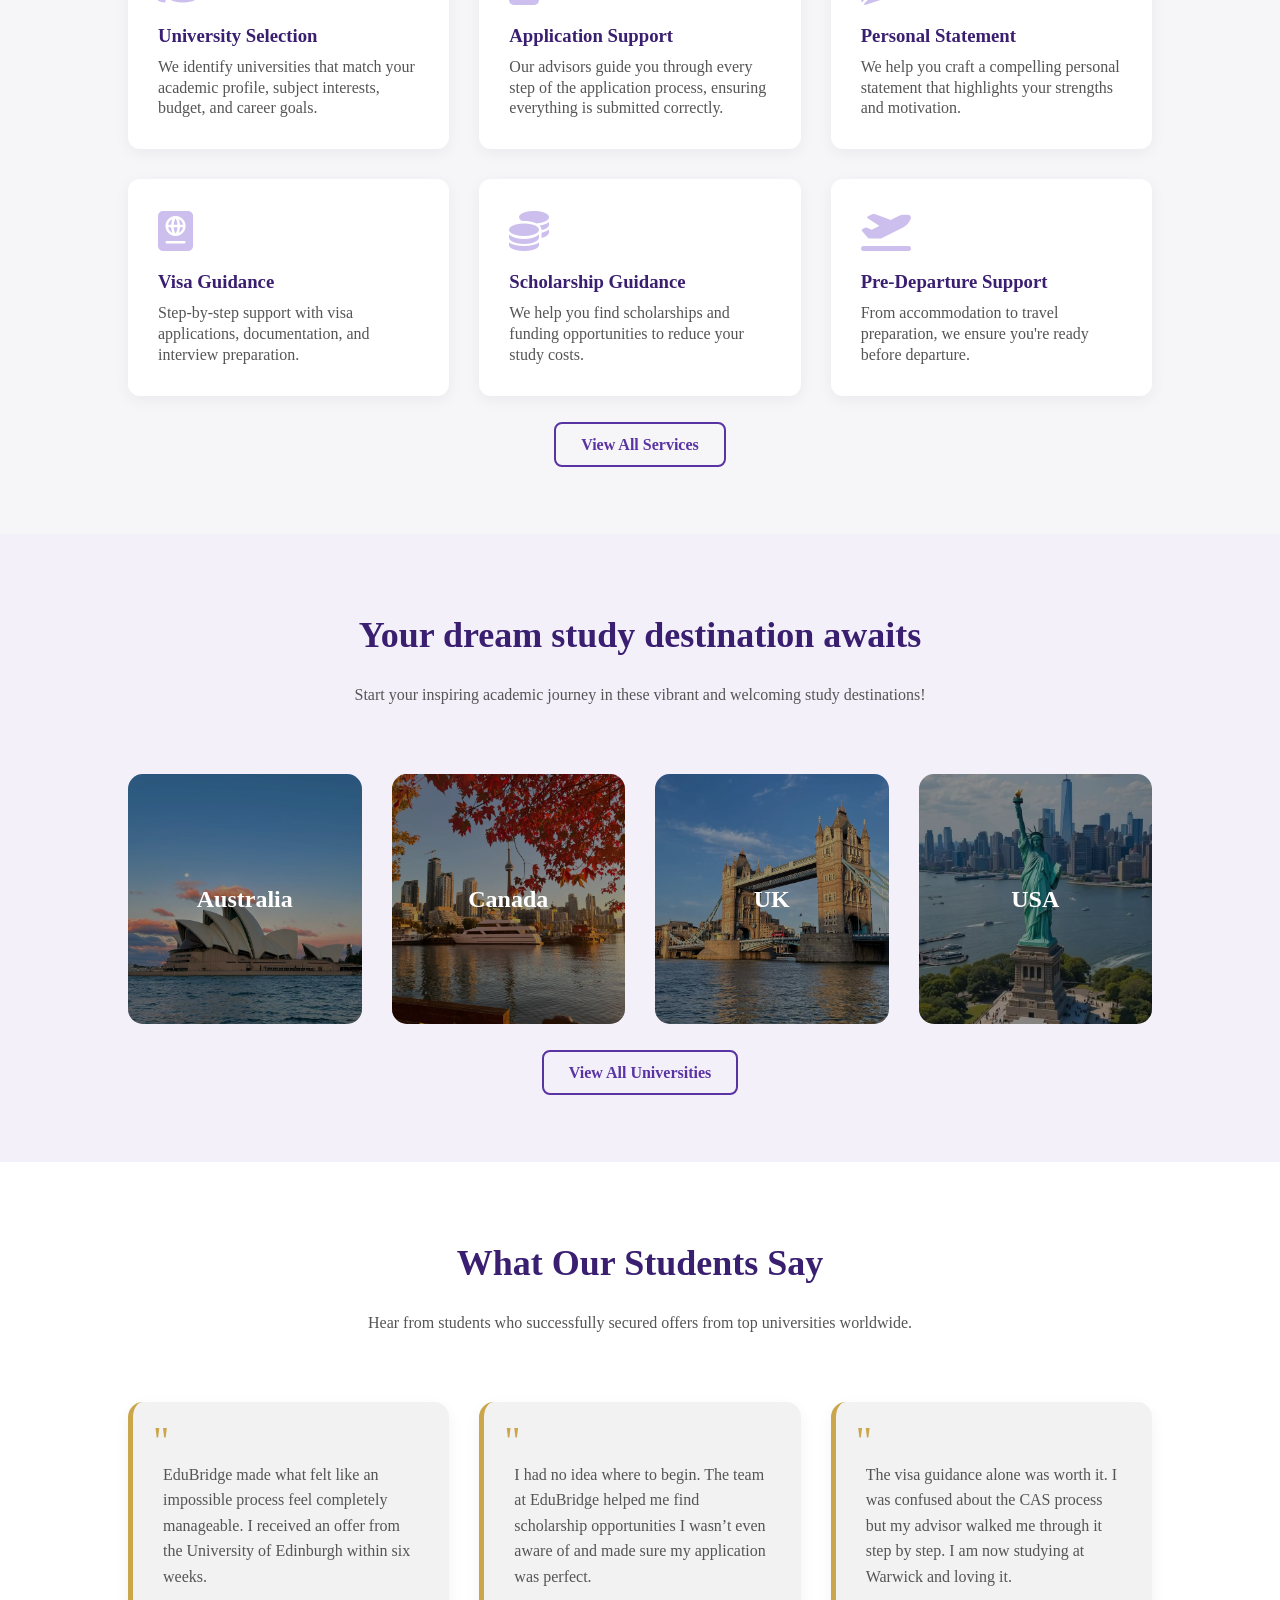
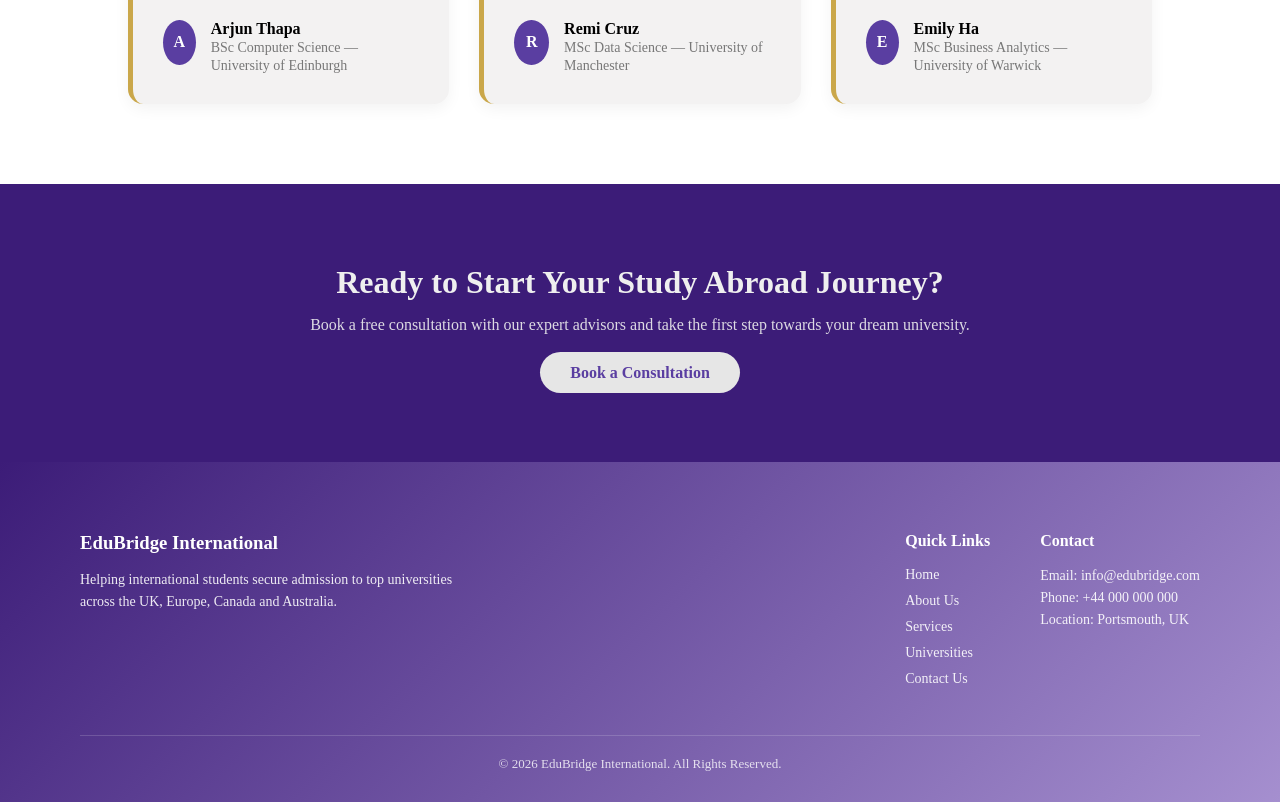
==== commit 06b3ebd8: "footer added" ====
--- a/index.html
+++ b/index.html
@@ -29,7 +29,7 @@
       <li><a class="active" href="index.html">Home</a></li>
       <li><a href="/pages/about.html">About Us</a></li>
       <li><a href="/pages/service.html">Services</a></li>
-      <li><a href="/pages/university.html">Universities</a></li>
+      <li><a href="/pages/service.html">Universities</a></li>
       <li><a class="cta" href="/pages/contact.html">Book a Consultation</a></li>
     </ul>
   </nav>
@@ -53,9 +53,9 @@
         </p>
 
         <div class="hero-buttons">
-          <a href="pages/contact.html" class="book-btn"> Book a Free Consultation </a>
-
-          <a href="#" class="uni-btn"> Explore Universities </a>
+          <a href="/pages/contact.html" class="book-btn"> Book a Free Consultation </a>
+
+          <a href="/pages/university.html" class="uni-btn"> Explore Universities </a>
         </div>
       </div>
     </section>
@@ -228,27 +228,27 @@
 
         <div class="country-container">
           <div class="country-card">
-            <img src="images/australia.jpg" alt="Australia" />
+            <img src="/images/australia.jpg" alt="Australia" />
             <div class="overlay">Australia</div>
           </div>
           <div class="country-card">
-            <img src="images/canada.jpg" alt="Canada" />
+            <img src="/images/canada.jpg" alt="Canada" />
             <div class="overlay">Canada</div>
           </div>
 
           <div class="country-card">
-            <img src="images/uk.jpg" alt="UK" />
+            <img src="/images/uk.jpg" alt="UK" />
             <div class="overlay">UK</div>
           </div>
 
           <div class="country-card">
-            <img src="images/usa.jpg" alt="USA" />
+            <img src="/images/usa.jpg" alt="USA" />
             <div class="overlay">USA</div>
           </div>
         </div>
         <!-- btn -->
         <div class="navi-btn">
-          <a href="pages/university.html">View All Universities</a>
+          <a href="/pages/university.html">View All Universities</a>
         </div>
       </div>
     </section>
@@ -334,8 +334,10 @@
       </div>
     </section>
 
-    <!-- footer -->
+    <!-- FOOTER -->
     <div id="footer"></div>
+
+    <script src="/js/script.js"></script>
 
    
   </body>
--- a/css/style.css
+++ b/css/style.css
@@ -925,7 +925,7 @@
 /* banner */
 
 .banner {
-  background-color: rgb(239, 239, 193);
+  background-color: rgb(238, 238, 210);
   border-bottom: 3px solid #c8a94d;
   text-align: center;
   padding: 30px 20px;
@@ -981,12 +981,11 @@
   grid-template-columns: 1fr 1fr;
   gap: 50px;
   align-items: center;
-  
 }
 /* LEFT BOX */
-.about-img{
+.about-img {
   height: 100%;
-   height: 500px; /* control the image size */
+  height: 500px; /* control the image size */
   overflow: hidden; /* prevents overflow */
 }
 .about-img img {
@@ -1009,35 +1008,40 @@
 /* ================================================= FOOTER =================================================== */
 
 .footer {
-  background: linear-gradient(135deg, #3c1c78, #6c46b6);
-
-  color: white;
-
+  background: linear-gradient(135deg, #3c1c78, #a58fcf);
+  color: white;
   padding: 70px 80px 30px 80px;
 }
-
+/*  main footer above bottom line */
 .footer-container {
-  display: grid;
-
-  grid-template-columns: repeat(4, 1fr);
-
-  gap: 40px;
-}
-
-/* Footer Titles */
-
-.footer-col h3,
+  display: flex;
+  justify-content: space-between;
+  align-items: flex-start;
+  gap: 60px; /* space between left & right */
+}
+/* LEFT */
+.footer-left {
+  max-width: 400px;
+}
+.footer-left h3 {
+  margin-bottom: 15px;
+}
+.footer-left p {
+  font-size: 14px;
+  line-height: 1.6;
+  opacity: 0.9;
+}
+/* RIGHT SIDE (2 columns) */
+.footer-right {
+  display: flex;
+  gap: 50px;
+}
 .footer-col h4 {
   margin-bottom: 15px;
 }
-
-/* Footer Text */
-
 .footer-col p {
   font-size: 14px;
-
   line-height: 1.6;
-
   opacity: 0.9;
 }
 
@@ -1046,37 +1050,24 @@
 .footer-col ul {
   list-style: none;
 }
-
 .footer-col ul li {
   margin-bottom: 8px;
 }
-
 .footer-col ul li a {
   color: white;
-
   text-decoration: none;
-
-  font-size: 14px;
-
+  font-size: 14px;
   opacity: 0.9;
 }
-
 .footer-col ul li a:hover {
   text-decoration: underline;
 }
-
 /* Bottom */
-
 .footer-bottom {
   margin-top: 40px;
-
   border-top: 1px solid rgba(255, 255, 255, 0.2);
-
   padding-top: 20px;
-
-  text-align: center;
-
+  text-align: center;
   font-size: 13px;
-
   opacity: 0.8;
 }
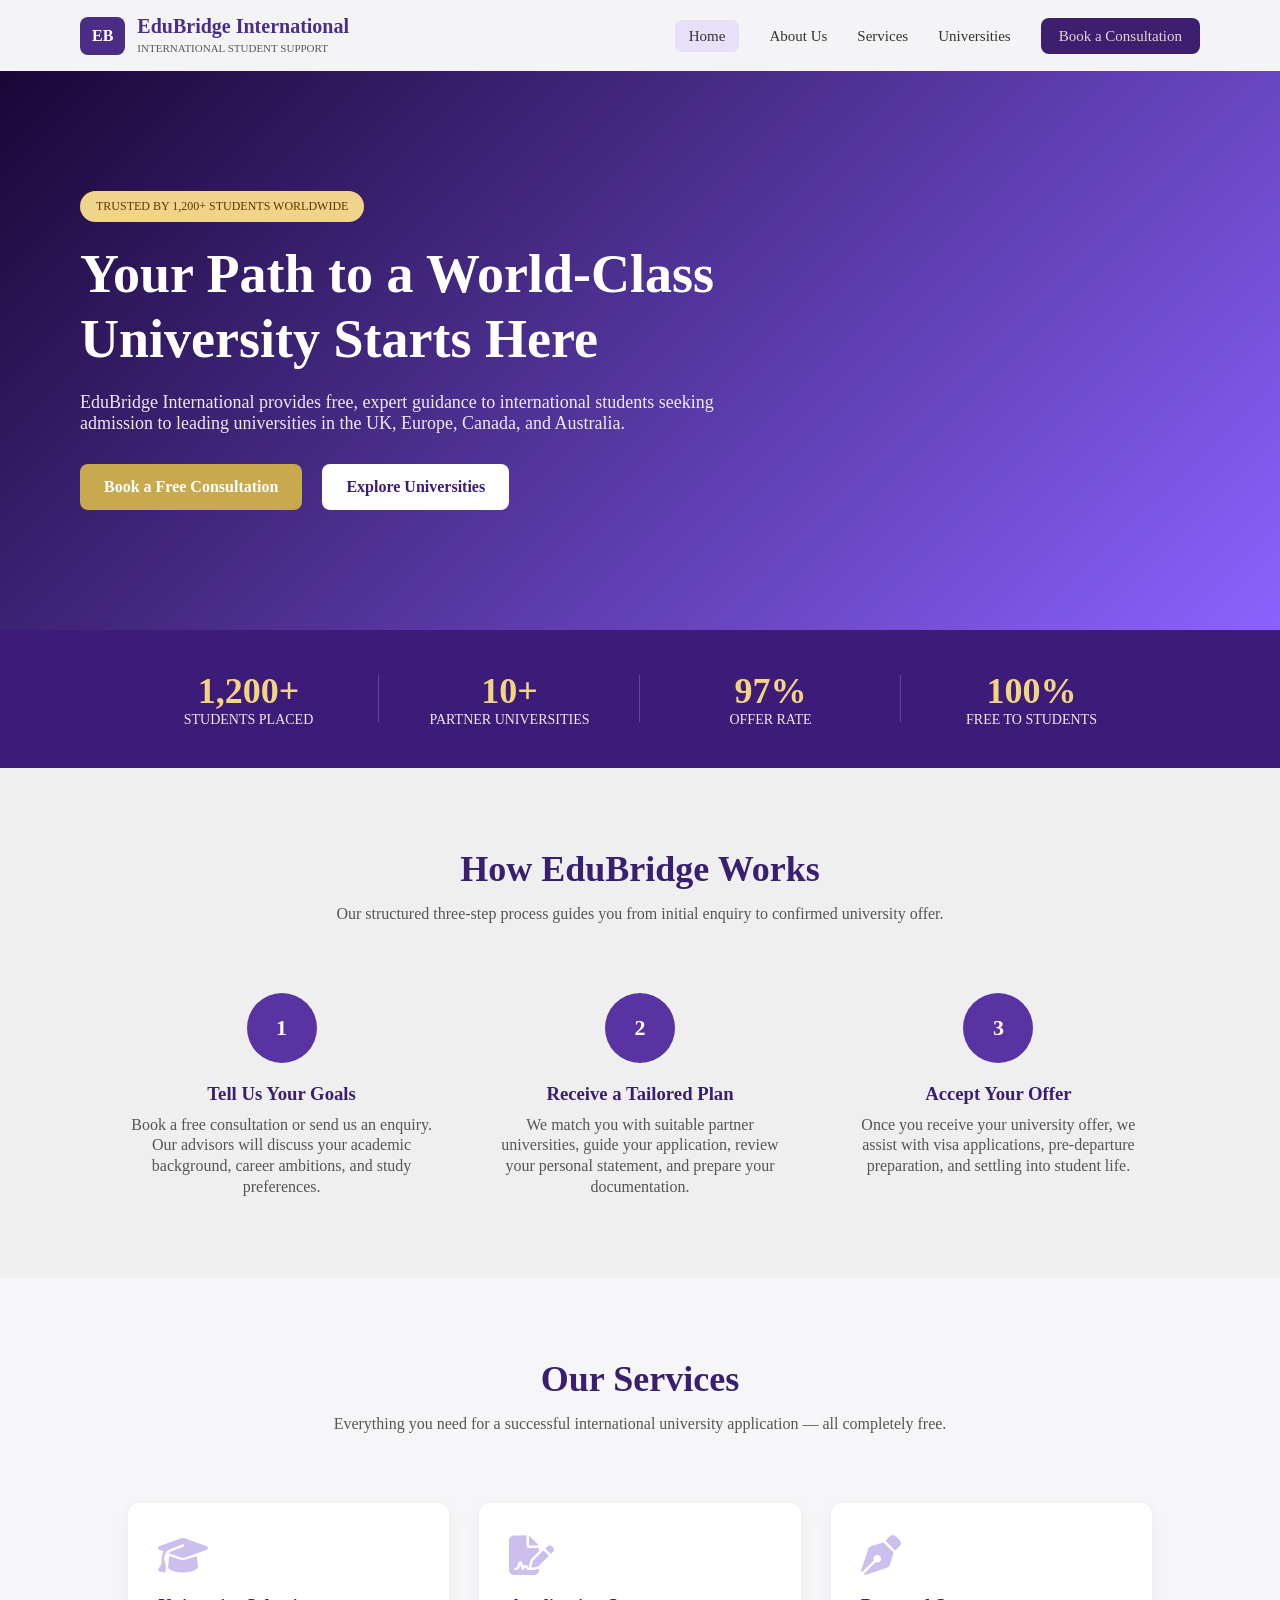
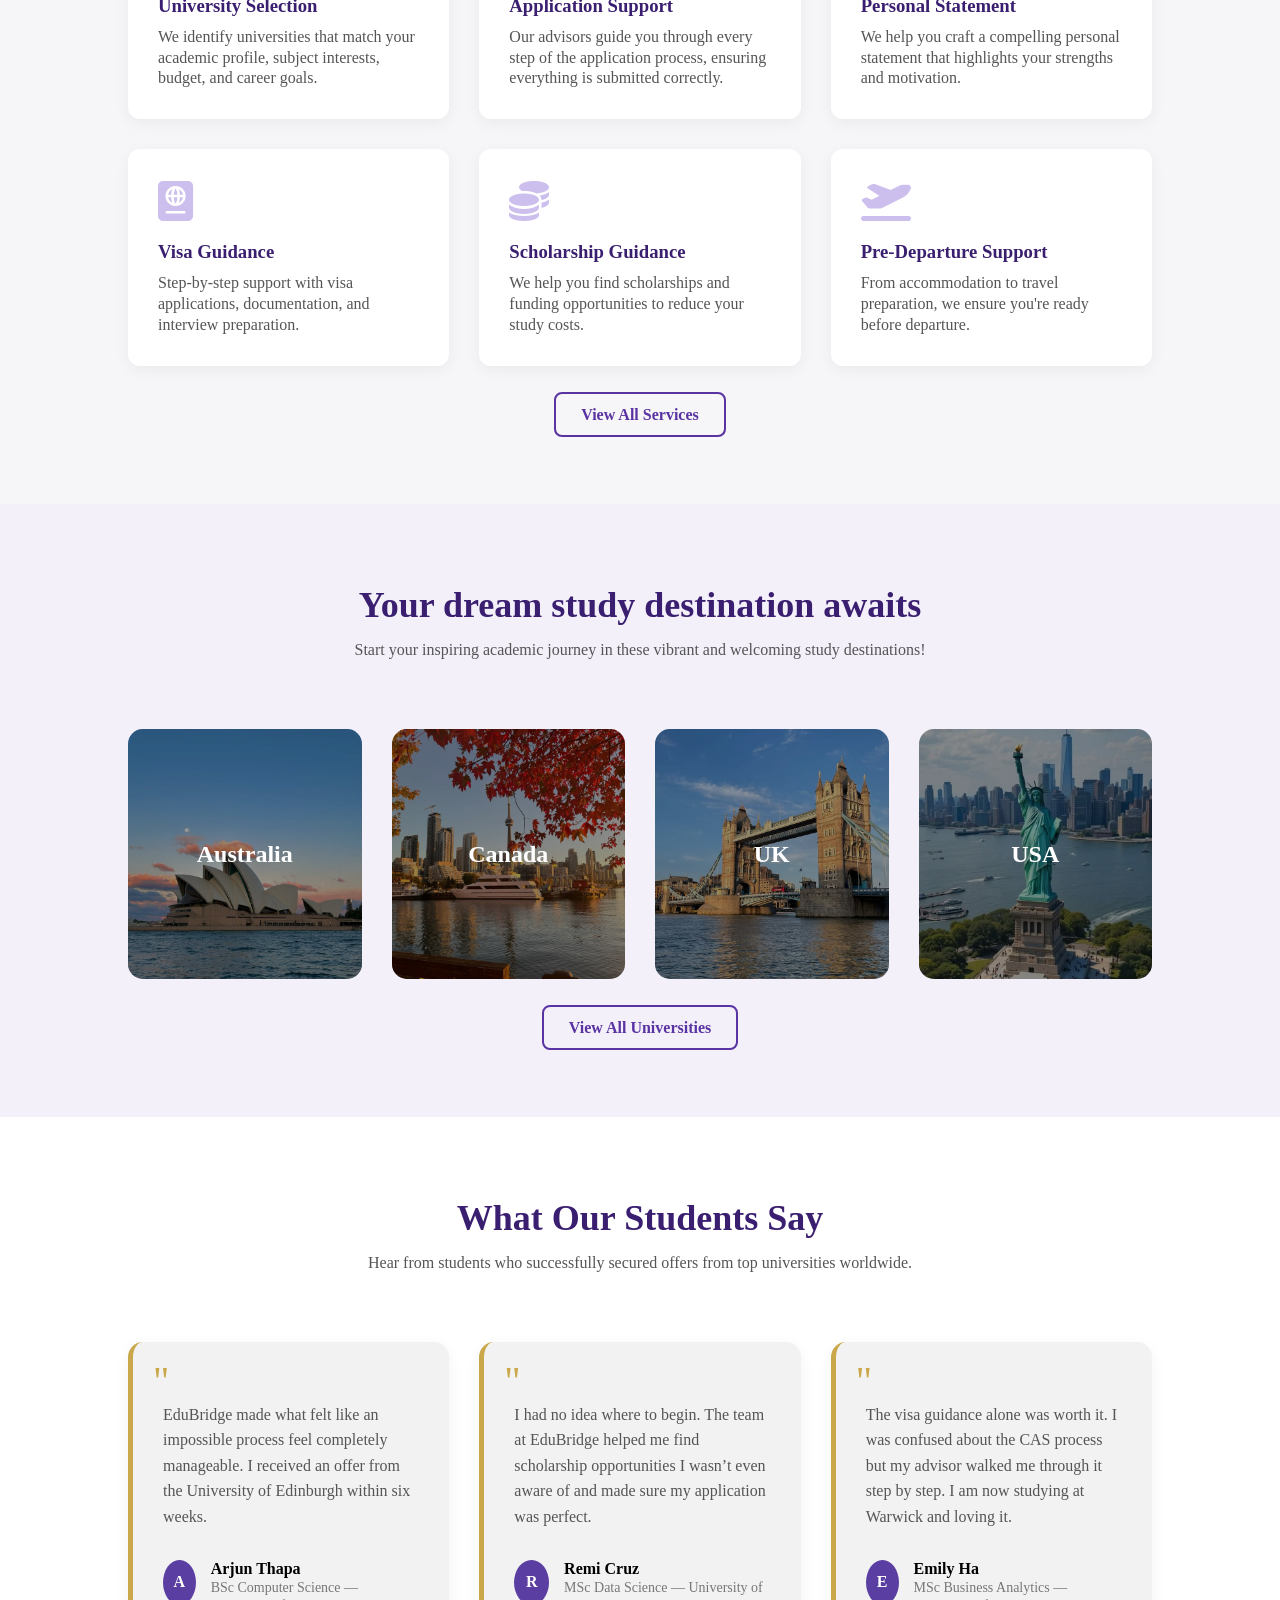
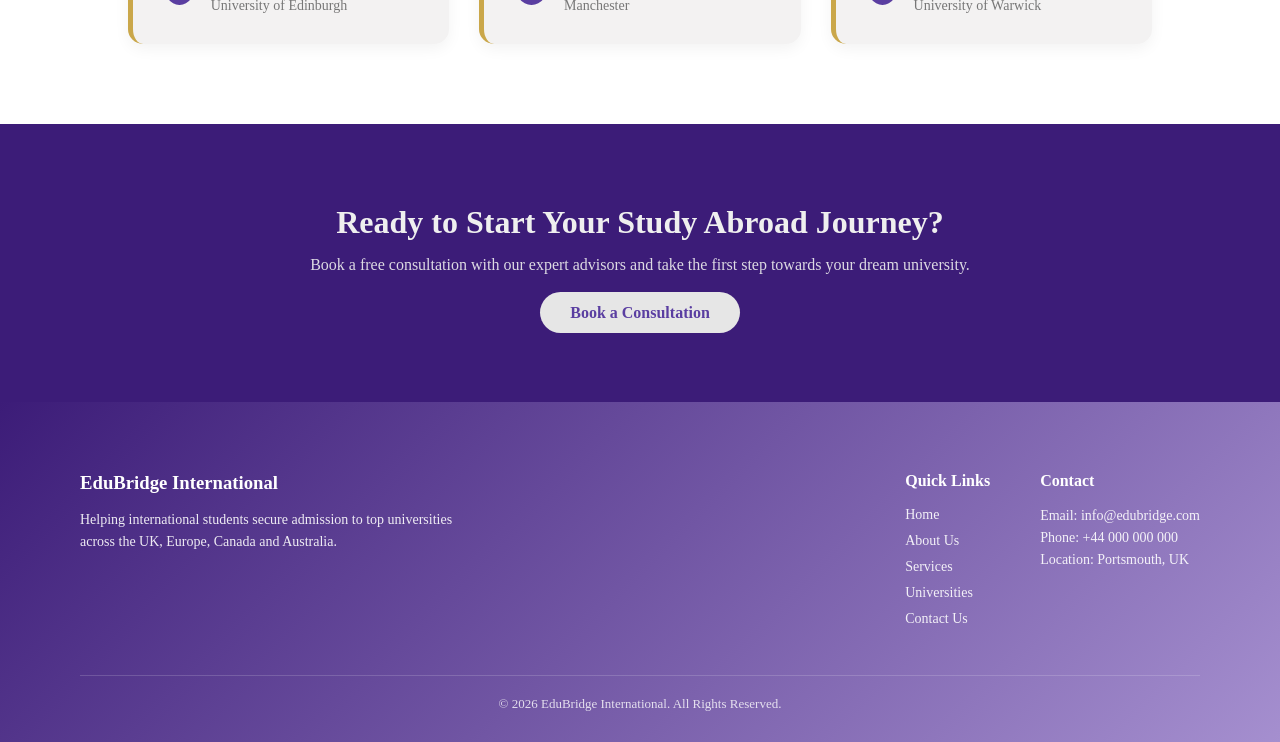
==== commit c4371cf9: "comments done" ====
--- a/index.html
+++ b/index.html
@@ -29,7 +29,7 @@
       <li><a class="active" href="index.html">Home</a></li>
       <li><a href="/pages/about.html">About Us</a></li>
       <li><a href="/pages/service.html">Services</a></li>
-      <li><a href="/pages/service.html">Universities</a></li>
+      <li><a href="/pages/university.html">Universities</a></li>
       <li><a class="cta" href="/pages/contact.html">Book a Consultation</a></li>
     </ul>
   </nav>
@@ -39,6 +39,7 @@
     <!-- HERO SECTION -->
     <section class="hero">
       <div class="hero-content">
+        <!-- trust badge above main heading -->
         <span class="badge"> TRUSTED BY 1,200+ STUDENTS WORLDWIDE </span>
 
         <h1>
--- a/css/style.css
+++ b/css/style.css
@@ -20,13 +20,13 @@
 }
 
 /* LOGO */
-
+/* icon badge+ text */
 .logo {
   display: flex;
   align-items: center;
   gap: 12px;
 }
-
+/* square badge */
 .logo-icon {
   background: #4b2d87;
   color: white;
@@ -46,7 +46,7 @@
 }
 
 /* NAV LINKS */
-
+/* horizontal list with no bullets */
 .nav-links {
   display: flex;
   gap: 30px;
@@ -70,7 +70,6 @@
 }
 
 /* CTA */
-
 .nav-links a.cta {
   background: #3e1f6f;
   color: rgb(223, 214, 214);
@@ -95,7 +94,7 @@
 .hero-content {
   max-width: 700px;
 }
-
+/* gold trust badge */
 .badge {
   background: #f1d48b;
   color: #5a3a00;
@@ -117,7 +116,7 @@
   margin-bottom: 30px;
   opacity: 0.9;
 }
-
+/* cta buttons */
 .hero-buttons {
   display: flex;
   gap: 20px;
@@ -157,6 +156,7 @@
   background-color: #3c1c78;
   padding: 40px 10%;
 }
+/* stats in a row */
 .stats-container {
   display: flex;
   justify-content: space-between;
@@ -164,7 +164,7 @@
   text-align: center;
   gap: 20px;
 }
-
+/* each item stratch equally */
 .stat-item {
   flex: 1;
   position: relative;
@@ -235,7 +235,7 @@
   z-index: 6;
 }
 
-/* Circle Numbers */
+/* Circle Numbers above each step */
 
 .step-circle {
   width: 70px;
@@ -270,19 +270,15 @@
   background: #f6f6f8;
 }
 
-/* Grid Layout */
+/* Grid Layout  3-co;umn*/
 .services-grid {
   display: grid;
   grid-template-columns: repeat(3, 1fr);
   gap: 30px;
 }
-.services-grid1 {
-  display: grid;
-  grid-template-columns: repeat(2, 1fr);
-  gap: 30px;
-}
-
-/* Card */
+
+
+/* indovidual serviceCard */
 .service-card {
   background: #ffffff;
   padding: 30px;
@@ -335,28 +331,28 @@
   background: #f3f0fa;
 }
 
-/* container */
+/* 4-column grid */
 .country-container {
   display: grid;
   grid-template-columns: repeat(4, 1fr);
   gap: 30px;
 }
 
-/* card */
+/* card clips image */
 .country-card {
   position: relative;
   border-radius: 15px;
   overflow: hidden;
 }
 
-/* image */
+/* fixed-height image */
 .country-card img {
   width: 100%;
   height: 250px;
   object-fit: cover;
   display: block;
 }
-/* overlay layer */
+/* overlay layer on top of image */
 .country-card::after {
   content: "";
   position: absolute;
@@ -389,7 +385,7 @@
   margin-top: 50px;
 }
 
-/* card */
+/* card with gold border */
 .testimonial-card {
   background: #f3f2f2;
   padding: 30px;
@@ -477,8 +473,7 @@
   color: #f0eff1;
   border: 2px solid white;
 }
-/* =================================================== CONATACT PAGE ======================================================= */
-/* =========== CONTACT HERO =================== */
+/* ========================================================  HERO SECTION ==================================================== */
 
 .contact-hero {
   background: linear-gradient(135deg, #1a0636, #8a63ff);
@@ -488,60 +483,40 @@
   position: relative;
   overflow: hidden;
 }
-
-/* subtle pattern effect */
-.contact-hero::before {
-  content: "+ + + + + + + + + +";
-  position: absolute;
-  top: 0;
-  left: 0;
-  width: 200%;
-  height: 200%;
-  color: rgba(255, 255, 255, 0.05);
-  font-size: 20px;
-  line-height: 40px;
-  transform: rotate(20deg);
-}
-
-/* content above pattern */
-.contact-hero-content {
-  position: relative;
-  z-index: 2;
-  max-width: 800px;
-  margin: auto;
-}
-
 /* breadcrumb */
 .breadcrumb {
   font-size: 14px;
   margin-bottom: 20px;
   opacity: 0.9;
 }
-
 .breadcrumb span {
   font-weight: bold;
 }
-
+.breadcrumb a {
+  color: white;
+  text-decoration: none;
+  opacity: 0.9;
+}
+.breadcrumb a:hover {
+  text-decoration: underline;
+}
 /* heading */
 .contact-hero h1 {
   font-size: 64px;
   margin-bottom: 20px;
 }
-
 /* subtext */
 .contact-subtext {
   font-size: 18px;
-  line-height: 1.6;
   opacity: 0.9;
 }
-
-/* ========================== CONTACT SECTION ========================== */
-
+/* =================================================== CONATACT PAGE ======================================================= */
+
+/* contact section */
 .contact-section {
   background: #f4f4f6;
   padding: 80px 10%;
 }
-
 .contact-container {
   display: grid;
   grid-template-columns: 1fr 1fr;
@@ -553,15 +528,6 @@
   display: flex;
   flex-direction: column;
   gap: 25px;
-}
-.breadcrumb a {
-  color: white;
-  text-decoration: none;
-  opacity: 0.9;
-}
-
-.breadcrumb a:hover {
-  text-decoration: underline;
 }
 
 /* CARD */
@@ -596,7 +562,6 @@
 }
 
 .contact-card input,
-.contact-card select,
 .contact-card textarea {
   padding: 10px;
   border-radius: 6px;
@@ -606,7 +571,6 @@
 
 .contact-card textarea {
   min-height: 80px;
-  resize: vertical;
 }
 
 /* BUTTON */
@@ -618,13 +582,20 @@
   color: white;
   border-radius: 6px;
   font-weight: bold;
-  cursor: pointer;
-}
-
+}
+.form-btn:hover {
+  background: transparent;
+  color: #4b2d87;
+  border: 2px solid #4b2d87;
+}
 .form-btn.outline {
   background: transparent;
   color: #4b2d87;
   border: 2px solid #4b2d87;
+}
+.form-btn.outline:hover {
+  background: #4b2d87;
+  color: white;
 }
 
 /* CONTACT INFO BOX */
@@ -638,45 +609,32 @@
   margin-bottom: 15px;
   color: #3a1f70;
 }
-
 .contact-info p {
   font-size: 14px;
   margin-bottom: 12px;
 }
 
-/* SOCIAL ICONS */
-.socials {
-  margin-top: 15px;
-  display: flex;
-  gap: 10px;
-}
-
-.socials span {
-  width: 35px;
-  height: 35px;
-  background: #d6cffa;
-  display: flex;
-  align-items: center;
-  justify-content: center;
-  border-radius: 50%;
-  font-size: 12px;
-}
-/* ===================== WHAT WE OFFER ===================== */
+/* =========================================================== SERVICES =================================================== */
 
 .offer {
   background: #ffffff;
   text-align: center;
 }
-
+.services-grid1 {
+  display: grid;
+  grid-template-columns: repeat(2, 1fr);
+  gap: 30px;
+}
+/* 2 columns */
 .offer-container {
   display: grid;
-  grid-template-columns: 1fr 1fr;
+  grid-template-columns: 1fr 1fr; /* equal-width column  */
   gap: 50px;
   align-items: center;
   margin-top: 50px;
 }
 
-/* LEFT BOX */
+/* LEFT BOX -icon */
 .offer-image {
   background: #dcd6ea;
   height: 300px;
@@ -694,17 +652,6 @@
 /* RIGHT CONTENT */
 .offer-content {
   text-align: left;
-}
-
-/* TAG */
-.service-tag {
-  display: inline-block;
-  background: #e7e0f8;
-  color: #5a33a2;
-  padding: 6px 14px;
-  border-radius: 20px;
-  font-size: 12px;
-  margin-bottom: 15px;
 }
 
 /* TITLE */
@@ -715,16 +662,6 @@
   position: relative;
 }
 
-/* underline effect */
-.offer-content h3::after {
-  content: "";
-  display: block;
-  width: 60px;
-  height: 3px;
-  background: #caa74a;
-  margin-top: 10px;
-}
-
 /* TEXT */
 .offer-content p {
   color: #555;
@@ -732,12 +669,12 @@
   margin-bottom: 15px;
 }
 
-/* LIST */
+/* LIST -removes default bullet points*/
 .offer-list {
   list-style: none;
   margin-top: 15px;
 }
-
+/* each list item */
 .offer-list li {
   margin-bottom: 12px;
   color: #333;
@@ -751,85 +688,46 @@
   color: #085026; /* green */
   font-size: 14px;
 }
-/* NORMAL layout */
-.offer-container {
-  display: grid;
-  grid-template-columns: 1fr 1fr;
-  gap: 50px;
-  align-items: center;
-}
-
 /* REVERSE layout (swap columns properly) */
 .offer-container.reverse .offer-image {
-  order: 2;
+  order: 2; /* pushes content to the right*/
 }
 
 .offer-container.reverse .offer-content {
-  order: 1;
-}
-/* ================================================= UNIVERSITY =================================================== */
+  order: 1; /* pulls content to the left*/
+}
+/* ==================================================== UNIVERSITY ======================================================= */
+/* outer section  */
 .universities-section {
   padding: 60px 20px;
-  background: #f6f6f8; /* same as services */
-}
-
-.section-title {
-  text-align: center;
-  margin-bottom: 30px;
-}
-
+  background: #f6f6f8; 
+}
+/* filter */
 .filter-container {
-  text-align: center;
   margin-bottom: 40px;
-}
-
-/* Label */
+  margin-left: 220px;  
+}
+
+/* Label above dropdown */
 .filter-container label {
   display: block;
   font-size: 14px;
-  color: #3a1f70;
   margin-bottom: 8px;
   font-weight: 600;
 }
-
-/* Styled Select */
+/* country filter dropdown */
 #countryFilter {
   padding: 12px 16px;
   font-size: 14px;
-  border-radius: 30px;
-  border: 2px solid #e7e0f8;
-  background-color: #ffffff;
-  color: #3a1f70;
-  cursor: pointer;
+  border-radius: 20px; 
   outline: none;
-  min-width: 220px;
-  transition: all 0.3s ease;
-
-  /* remove default styling (important) */
-
-  /* custom arrow using gradient */
-  background-image:
-    linear-gradient(45deg, transparent 50%, #c8a94d 50%),
-    linear-gradient(135deg, #c8a94d 50%, transparent 50%);
-  background-position:
-    calc(100% - 18px) calc(50% - 3px),
-    calc(100% - 12px) calc(50% - 3px);
-  background-size: 6px 6px;
-  background-repeat: no-repeat;
-}
-
+  min-width: 180px; 
+}
 /* Hover */
 #countryFilter:hover {
-  border-color: #c8a94d; /* gold */
-}
-
-/* Focus */
-#countryFilter:focus {
   border-color: #5a33a2;
-  box-shadow: 0 0 0 3px rgba(90, 51, 162, 0.15);
-}
-
-/* Grid */
+}
+/* 3-column grid */
 #universities-container {
   display: grid;
   grid-template-columns: repeat(3, 1fr);
@@ -837,6 +735,7 @@
   max-width: 1100px;
   margin: 0 auto;
 }
+
 /* Card */
 .uni-card {
   background: #fff;
@@ -861,21 +760,18 @@
   flex-direction: column;
   height: 100%;
 }
-
 .uni-name {
   font-weight: 700;
   font-size: 18px;
   color: #3a1f70; /* same as section titles */
   margin-bottom: 5px;
 }
-
 .uni-location {
   color: #777;
   font-size: 14px;
   margin-bottom: 15px;
 }
-
-/* Text */
+/* shared styles  */
 .uni-courses,
 .uni-desc,
 .uni-fee {
@@ -894,7 +790,7 @@
   flex: 1;
   text-align: center;
   padding: 10px;
-  border: 1px solid #5a33a2; /* purple */
+  border: 1px solid #5a33a2; 
   color: #5a33a2;
   border-radius: 6px;
   text-decoration: none;
@@ -911,15 +807,16 @@
   flex: 1;
   padding: 10px;
   border: none;
-  background: #c8a94d; /* gold */
+  background:  #3c1c78;
   color: white;
   border-radius: 6px;
-  cursor: pointer;
   font-weight: 600;
 }
 
 .btn-primary:hover {
-  background: #3c1c78; /* dark purple */
+  border: 1px solid #5a33a2; 
+  color: #5a33a2;
+  background-color: white;
 }
 /* ================================================ABOUT US ============================================== */
 /* banner */
